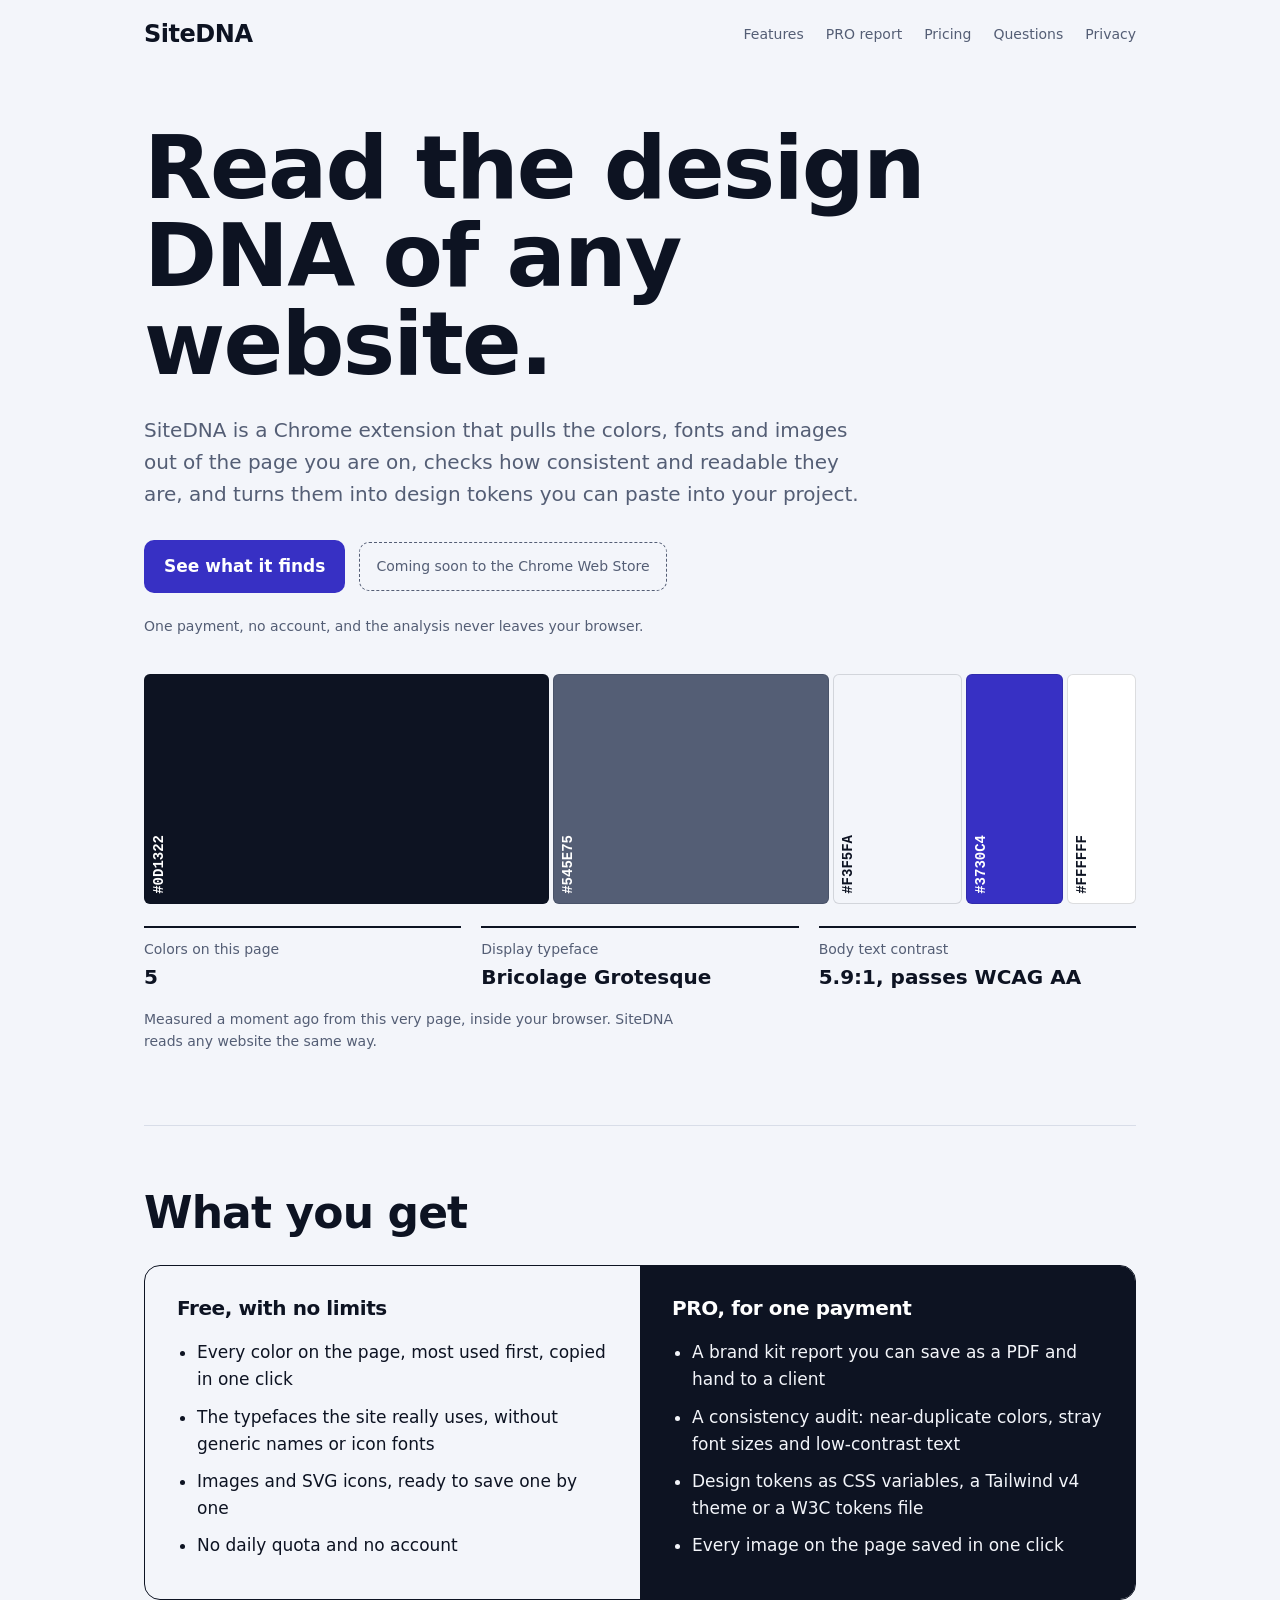
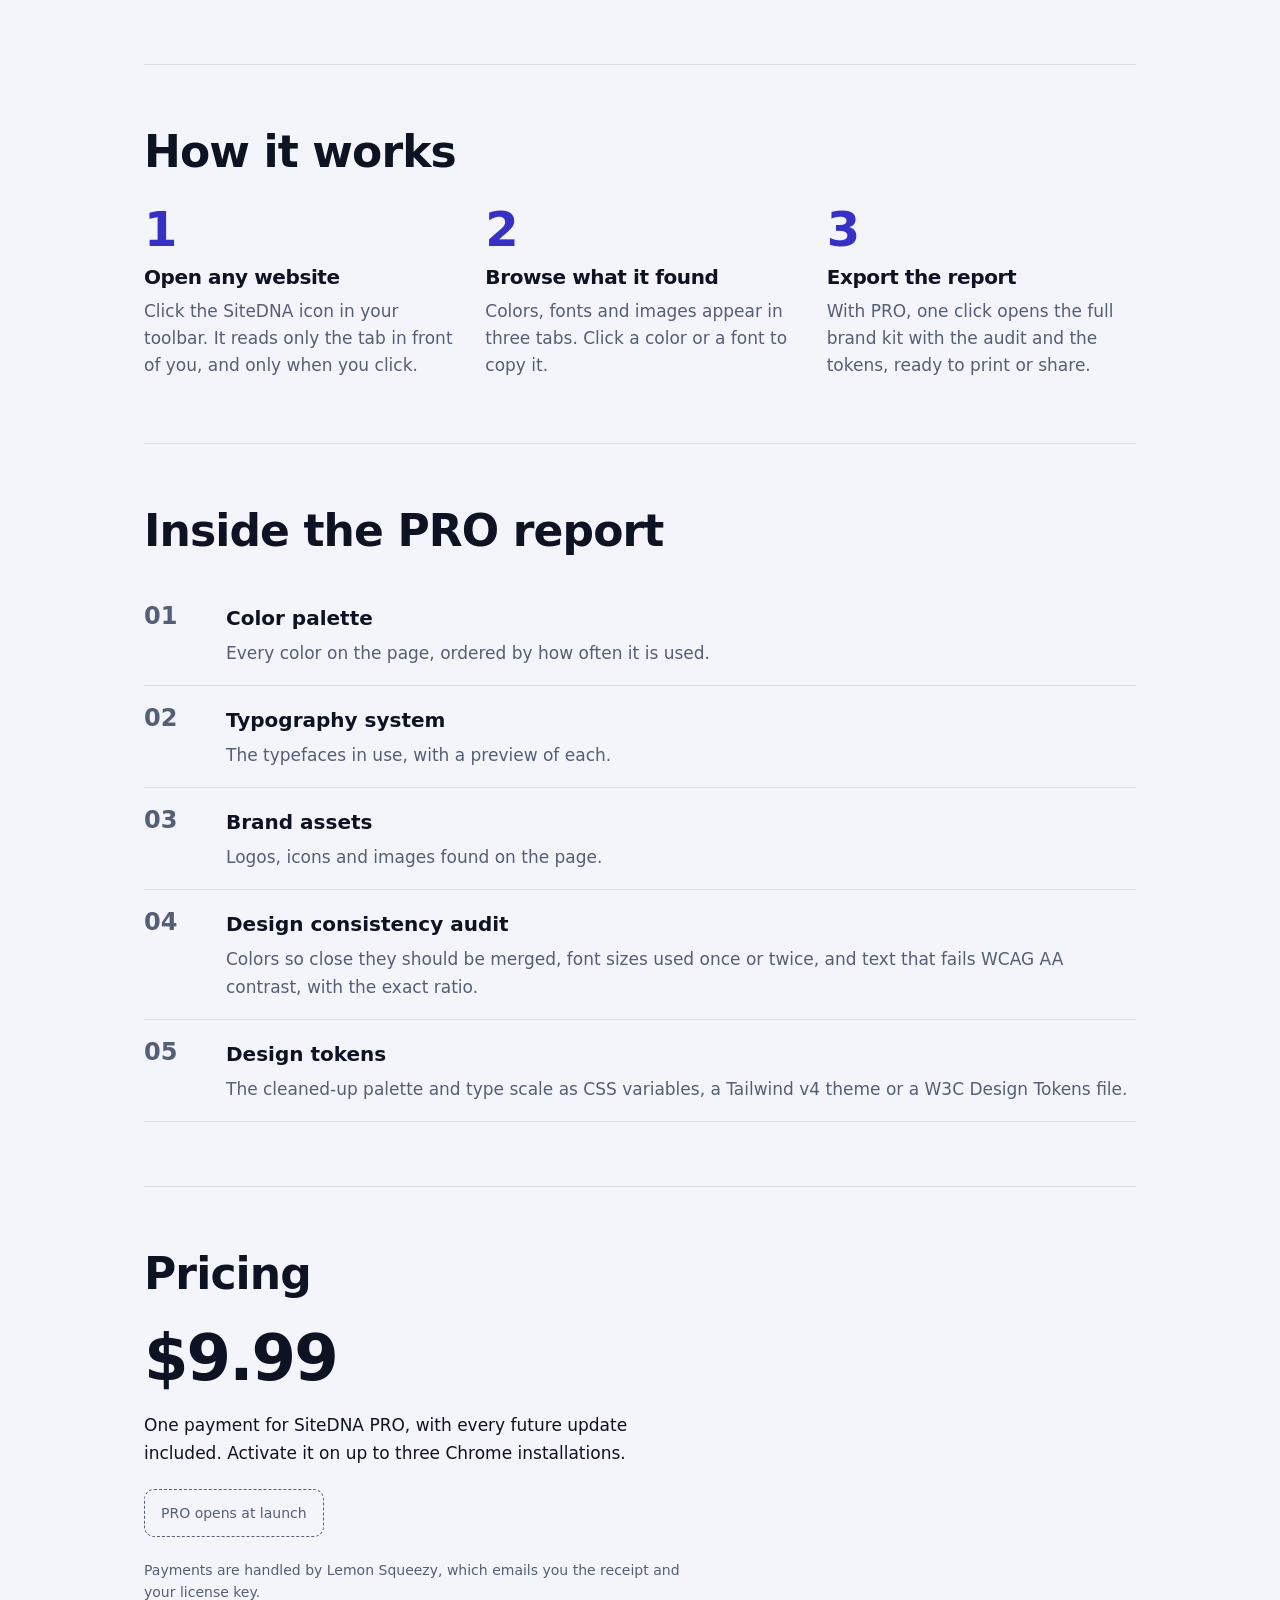
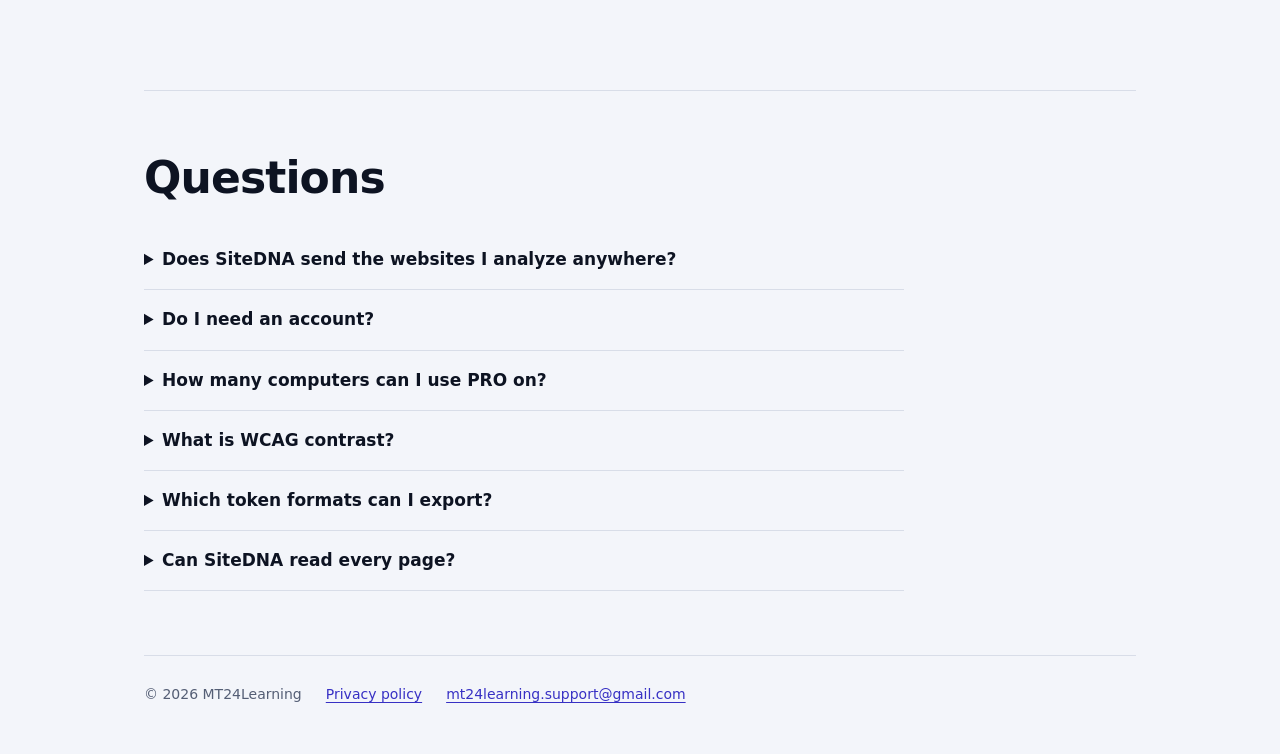
==== index.html @ 7e035fef "Add SiteDNA website and privacy policy" ====
<!doctype html>
<html lang="en">
<head>
  <meta charset="utf-8">
  <meta name="viewport" content="width=device-width, initial-scale=1">
  <title>SiteDNA: read the design DNA of any website</title>
  <meta name="description" content="Chrome extension that extracts a website's colors, fonts and images, audits design consistency and WCAG contrast, and exports design tokens. One-time license, no account.">
  <link rel="icon" href="icon.png">
  <link rel="stylesheet" href="style.css">
</head>
<body>
  <header class="top wrap">
    <a class="wordmark" href="./">SiteDNA</a>
    <nav aria-label="Main">
      <a href="#features">Features</a>
      <a href="#report">PRO report</a>
      <a href="#pricing">Pricing</a>
      <a href="#faq">Questions</a>
      <a href="privacy.html">Privacy</a>
    </nav>
  </header>

  <main>
    <section class="hero wrap">
      <h1>Read the design DNA of any website.</h1>
      <p class="lede">SiteDNA is a Chrome extension that pulls the colors, fonts and images out of the page you are on, checks how consistent and readable they are, and turns them into design tokens you can paste into your project.</p>
      <div class="actions">
        <a class="btn btn-primary" href="#features">See what it finds</a>
        <!-- At launch: replace this span with the Chrome Web Store link -->
        <span class="status">Coming soon to the Chrome Web Store</span>
      </div>
      <p class="promise">One payment, no account, and the analysis never leaves your browser.</p>
    </section>

    <section class="specimen wrap" aria-labelledby="specimen-title">
      <h2 id="specimen-title" class="sr-only">This page, measured</h2>
      <div id="dna" class="dna" role="img" aria-label="Colors measured from this page"></div>
      <dl class="readout">
        <div><dt>Colors on this page</dt><dd id="dnaCount">–</dd></div>
        <div><dt>Display typeface</dt><dd id="dnaFont">–</dd></div>
        <div><dt>Body text contrast</dt><dd id="dnaContrast">–</dd></div>
      </dl>
      <p class="caption">Measured a moment ago from this very page, inside your browser. SiteDNA reads any website the same way.</p>
      <noscript><p class="caption">Turn on JavaScript to watch this page measure itself.</p></noscript>
    </section>

    <section id="features" class="block wrap">
      <h2>What you get</h2>
      <div class="tiers">
        <div class="tier">
          <h3>Free, with no limits</h3>
          <ul>
            <li>Every color on the page, most used first, copied in one click</li>
            <li>The typefaces the site really uses, without generic names or icon fonts</li>
            <li>Images and SVG icons, ready to save one by one</li>
            <li>No daily quota and no account</li>
          </ul>
        </div>
        <div class="tier tier-pro">
          <h3>PRO, for one payment</h3>
          <ul>
            <li>A brand kit report you can save as a PDF and hand to a client</li>
            <li>A consistency audit: near-duplicate colors, stray font sizes and low-contrast text</li>
            <li>Design tokens as CSS variables, a Tailwind v4 theme or a W3C tokens file</li>
            <li>Every image on the page saved in one click</li>
          </ul>
        </div>
      </div>
    </section>

    <section id="how" class="block wrap">
      <h2>How it works</h2>
      <ol class="steps">
        <li>
          <h3>Open any website</h3>
          <p>Click the SiteDNA icon in your toolbar. It reads only the tab in front of you, and only when you click.</p>
        </li>
        <li>
          <h3>Browse what it found</h3>
          <p>Colors, fonts and images appear in three tabs. Click a color or a font to copy it.</p>
        </li>
        <li>
          <h3>Export the report</h3>
          <p>With PRO, one click opens the full brand kit with the audit and the tokens, ready to print or share.</p>
        </li>
      </ol>
    </section>

    <section id="report" class="block wrap">
      <h2>Inside the PRO report</h2>
      <ol class="report-index">
        <li><b>Color palette</b><span>Every color on the page, ordered by how often it is used.</span></li>
        <li><b>Typography system</b><span>The typefaces in use, with a preview of each.</span></li>
        <li><b>Brand assets</b><span>Logos, icons and images found on the page.</span></li>
        <li><b>Design consistency audit</b><span>Colors so close they should be merged, font sizes used once or twice, and text that fails WCAG AA contrast, with the exact ratio.</span></li>
        <li><b>Design tokens</b><span>The cleaned-up palette and type scale as CSS variables, a Tailwind v4 theme or a W3C Design Tokens file.</span></li>
      </ol>
    </section>

    <section id="pricing" class="block wrap">
      <h2>Pricing</h2>
      <div class="price">
        <p class="amount">$9.99</p>
        <p>One payment for SiteDNA PRO, with every future update included. Activate it on up to three Chrome installations.</p>
        <!-- At launch: replace this span with the Lemon Squeezy checkout link -->
        <span class="status">PRO opens at launch</span>
        <p class="fine" style="margin-top:22px">Payments are handled by Lemon Squeezy, which emails you the receipt and your license key.</p>
      </div>
    </section>

    <section id="faq" class="block wrap">
      <h2>Questions</h2>
      <details>
        <summary>Does SiteDNA send the websites I analyze anywhere?</summary>
        <p>No. Colors, fonts and images are read and processed inside your browser. The only thing SiteDNA sends anywhere is your license key, to Lemon Squeezy, when you activate PRO. The <a href="privacy.html">privacy policy</a> has the details.</p>
      </details>
      <details>
        <summary>Do I need an account?</summary>
        <p>No. The free features work as soon as you install. PRO needs only the license key from your receipt.</p>
      </details>
      <details>
        <summary>How many computers can I use PRO on?</summary>
        <p>Each license key activates on up to three Chrome installations.</p>
      </details>
      <details>
        <summary>What is WCAG contrast?</summary>
        <p>WCAG is the web's accessibility standard. Its AA level asks for a contrast ratio of at least 4.5:1 between normal text and its background, and 3:1 for large text. SiteDNA measures every text and background pair it can see and lists the pairs below that line.</p>
      </details>
      <details>
        <summary>Which token formats can I export?</summary>
        <p>CSS custom properties, a Tailwind CSS v4 <code>@theme</code> block, and a <code>.tokens.json</code> file in the W3C Design Tokens format (2025.10).</p>
      </details>
      <details>
        <summary>Can SiteDNA read every page?</summary>
        <p>It reads normal web pages. Chrome keeps its own pages, such as the new tab page, settings and the Chrome Web Store, closed to every extension.</p>
      </details>
    </section>
  </main>

  <footer class="foot wrap">
    <span>© 2026 MT24Learning</span>
    <a href="privacy.html">Privacy policy</a>
    <a href="mailto:mt24learning.support@gmail.com">mt24learning.support@gmail.com</a>
  </footer>

  <script src="dna.js"></script>
</body>
</html>
---- style.css ----
/* SiteDNA website — shared styles (index.html, privacy.html) */
@font-face {
  font-family: "Bricolage Grotesque";
  src: url("fonts/BricolageGrotesque-wght.woff2") format("woff2");
  font-weight: 200 800;
  font-display: swap;
}

:root {
  /* Type scale (px): 14 · 17 · 20 · 24 · 44 · 48 · 64 · 88 */
  --paper: #F3F5FA;
  --ink: #0D1322;
  --muted: #545E75;
  --indigo: #3730C4;
  --line: #D8DDE8;
  --pass: #0B6E44;
  --white: #FFFFFF;
  --display: "Bricolage Grotesque", system-ui, sans-serif;
  --text: system-ui, -apple-system, "Segoe UI", Roboto, "Helvetica Neue", Arial, sans-serif;
  --mono: ui-monospace, "SFMono-Regular", Consolas, monospace;
  color-scheme: light;
}

* { box-sizing: border-box; }
html { scroll-behavior: smooth; }
body {
  margin: 0;
  background: var(--paper);
  color: var(--ink);
  font: 17px/1.6 var(--text);
  -webkit-font-smoothing: antialiased;
}
a { color: var(--indigo); text-underline-offset: 3px; }
code { font: 14px var(--mono); }
a:focus-visible, summary:focus-visible { outline: 3px solid var(--indigo); outline-offset: 3px; border-radius: 4px; }

.wrap { max-width: 1040px; margin: 0 auto; padding: 0 24px; }
.sr-only { position: absolute; width: 1px; height: 1px; overflow: hidden; clip: rect(0 0 0 0); white-space: nowrap; }

/* Header */
.top { display: flex; justify-content: space-between; align-items: center; gap: 16px; padding-top: 22px; padding-bottom: 22px; }
.wordmark { font: 750 24px/1 var(--display); color: var(--ink); text-decoration: none; letter-spacing: -0.02em; }
.top nav { display: flex; flex-wrap: wrap; gap: 6px 22px; }
.top nav a { color: var(--muted); text-decoration: none; font-size: 14px; }
.top nav a:hover { color: var(--ink); }

/* Headings */
h1, h2, h3 { font-family: var(--display); letter-spacing: -0.02em; margin: 0; }
h1 { font-size: clamp(44px, 7vw, 88px); font-weight: 760; line-height: 1.0; max-width: 13ch; }
h2 { font-size: clamp(32px, 4vw, 44px); font-weight: 700; line-height: 1.1; margin-bottom: 28px; }
h3 { font-size: 20px; font-weight: 650; line-height: 1.25; }

/* Hero */
.hero { padding-top: 56px; padding-bottom: 36px; }
.lede { font-size: 20px; color: var(--muted); max-width: 58ch; margin: 26px 0 30px; }
.actions { display: flex; flex-wrap: wrap; align-items: center; gap: 14px; }
.btn { display: inline-block; padding: 13px 20px; border-radius: 10px; font-weight: 650; font-size: 17px; text-decoration: none; }
.btn-primary { background: var(--indigo); color: var(--white); }
.btn-primary:hover { background: #2B25A6; }
.status { display: inline-block; padding: 12px 16px; border: 1px dashed var(--muted); border-radius: 10px; color: var(--muted); font-size: 14px; }
.promise { margin: 22px 0 0; font-size: 14px; color: var(--muted); }

/* Live specimen: this page measured by its own script */
.specimen { padding-bottom: 72px; }
.dna { display: flex; gap: 4px; height: 230px; align-items: stretch; }
.bar {
  flex: 1 1 0; min-width: 26px; border-radius: 6px; position: relative;
  box-shadow: inset 0 0 0 1px rgba(13, 19, 34, 0.14);
  transform-origin: bottom; animation: grow 700ms cubic-bezier(.2, .7, .2, 1) both;
  animation-delay: calc(var(--i) * 70ms);
}
.bar span {
  position: absolute; left: 8px; bottom: 10px; writing-mode: vertical-rl; transform: rotate(180deg);
  font: 600 14px/1 var(--mono);
}
@keyframes grow { from { transform: scaleY(0.04); } to { transform: scaleY(1); } }
.readout { display: grid; grid-template-columns: repeat(3, 1fr); gap: 20px; margin: 22px 0 0; }
.readout div { border-top: 2px solid var(--ink); padding-top: 10px; }
.readout dt { font-size: 14px; color: var(--muted); }
.readout dd { margin: 4px 0 0; font: 650 20px/1.3 var(--display); }
.caption { font-size: 14px; color: var(--muted); margin: 18px 0 0; max-width: 62ch; }

/* Sections */
/* hairline drawn inside the side padding, so it lines up with the content */
.block { padding-top: 64px; padding-bottom: 64px; background: linear-gradient(var(--line), var(--line)) top center / calc(100% - 48px) 1px no-repeat; }

/* Free vs PRO */
.tiers { display: grid; grid-template-columns: 1fr 1fr; gap: 0; border: 1px solid var(--ink); border-radius: 16px; overflow: hidden; }
.tier { padding: 30px 32px; }
.tier ul { margin: 18px 0 0; padding-left: 20px; }
.tier li { margin-bottom: 10px; }
.tier-pro { background: var(--ink); color: var(--paper); }
.tier-pro h3 { color: var(--white); }

/* Steps: a real sequence, so numbered */
.steps { list-style: none; counter-reset: step; margin: 0; padding: 0; display: grid; grid-template-columns: repeat(3, 1fr); gap: 32px; }
.steps li { counter-increment: step; }
.steps li::before { content: counter(step); display: block; font: 760 48px/1 var(--display); color: var(--indigo); margin-bottom: 12px; }
.steps p { color: var(--muted); margin: 8px 0 0; }

/* Report index: uses the report's own section numbers */
.report-index { list-style: none; counter-reset: sec; margin: 0; padding: 0; }
.report-index li { counter-increment: sec; display: grid; grid-template-columns: 64px 1fr; gap: 6px 18px; padding: 18px 0; border-bottom: 1px solid var(--line); }
.report-index li::before { content: counter(sec, decimal-leading-zero); grid-row: span 2; font: 700 24px/1.2 var(--display); color: var(--muted); }
.report-index b { font-family: var(--display); font-size: 20px; font-weight: 650; }
.report-index span { color: var(--muted); }

/* Pricing */
.price { max-width: 560px; }
.amount { font: 760 64px/1 var(--display); margin: 0 0 14px; letter-spacing: -0.03em; }
.price p { margin: 0 0 22px; }
.fine { font-size: 14px; color: var(--muted); }

/* FAQ */
details { border-bottom: 1px solid var(--line); padding: 16px 0; max-width: 760px; }
summary { cursor: pointer; font-weight: 650; font-size: 17px; }
details p { color: var(--muted); margin: 10px 0 0; }

/* Footer */
.foot { background: linear-gradient(var(--line), var(--line)) top center / calc(100% - 48px) 1px no-repeat; padding-top: 28px; padding-bottom: 48px; display: flex; flex-wrap: wrap; gap: 8px 24px; font-size: 14px; color: var(--muted); }

/* Long-form pages (privacy) */
.doc { padding-top: 40px; padding-bottom: 72px; }
.doc > * { max-width: 720px; }
.doc h1 { font-size: clamp(44px, 5vw, 64px); max-width: none; }
.doc h2 { font-size: 24px; margin: 40px 0 10px; }
.doc .updated { color: var(--muted); margin: 14px 0 28px; }
.doc table { border-collapse: collapse; width: 100%; font-size: 14px; }
.doc th, .doc td { text-align: left; vertical-align: top; padding: 10px 12px 10px 0; border-bottom: 1px solid var(--line); }

@media (max-width: 760px) {
  .tiers, .steps, .readout { grid-template-columns: 1fr; }
  .dna { height: 170px; gap: 3px; }
  .bar { min-width: 0; }
  .bar span { display: none; }
}
@media (prefers-reduced-motion: reduce) {
  html { scroll-behavior: auto; }
  .bar { animation: none; }
}
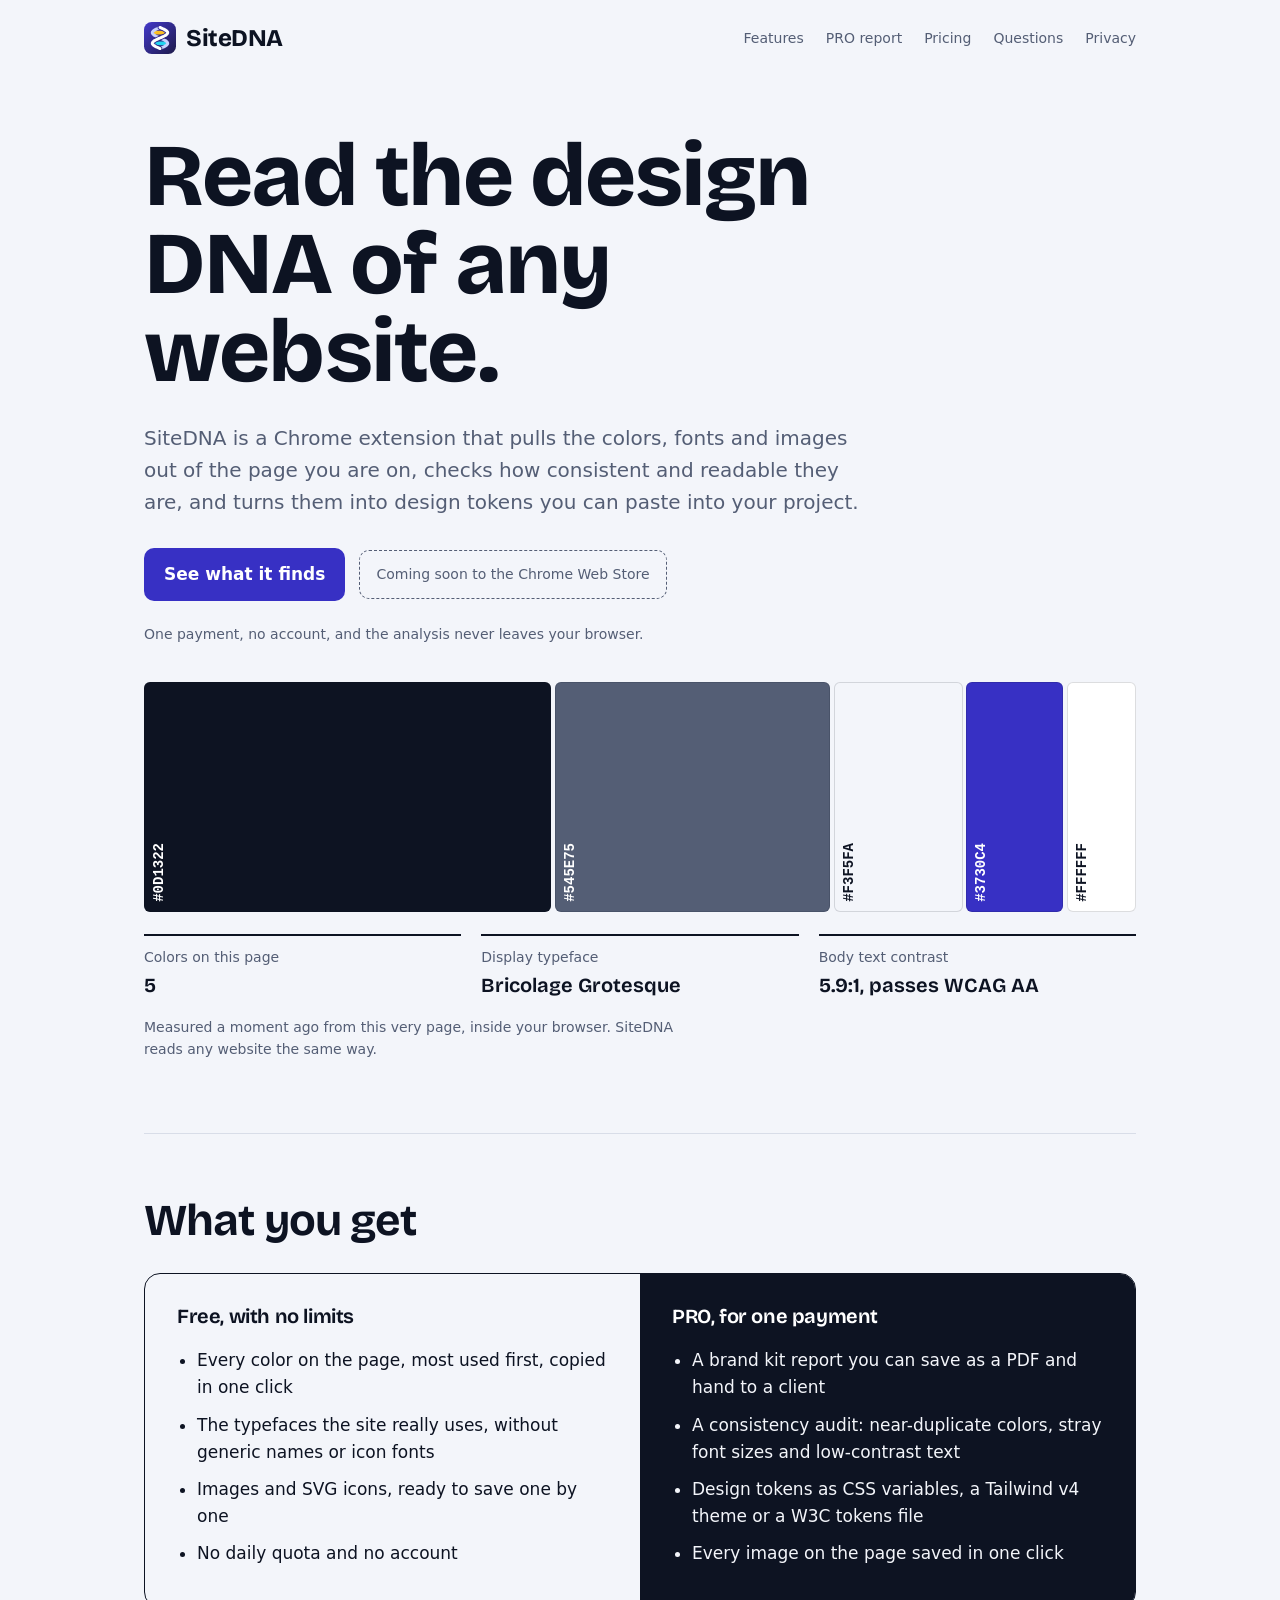
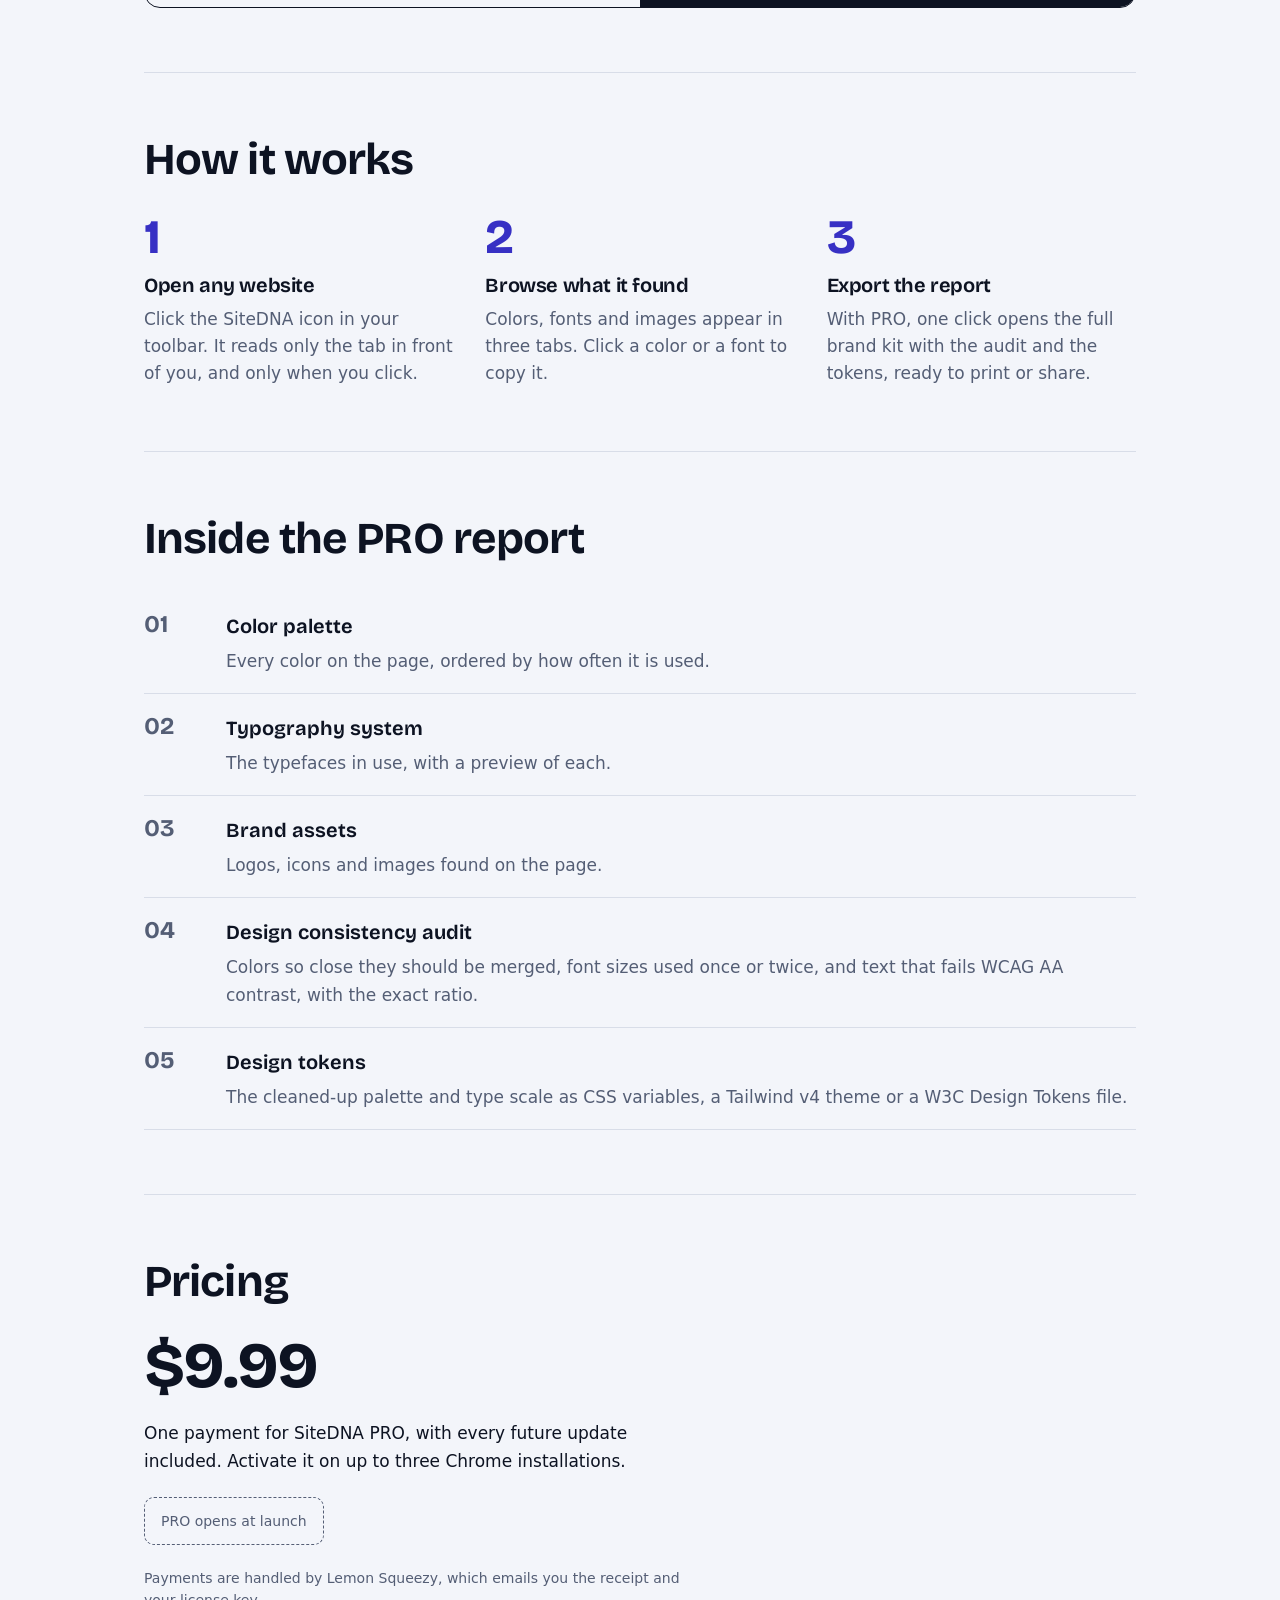
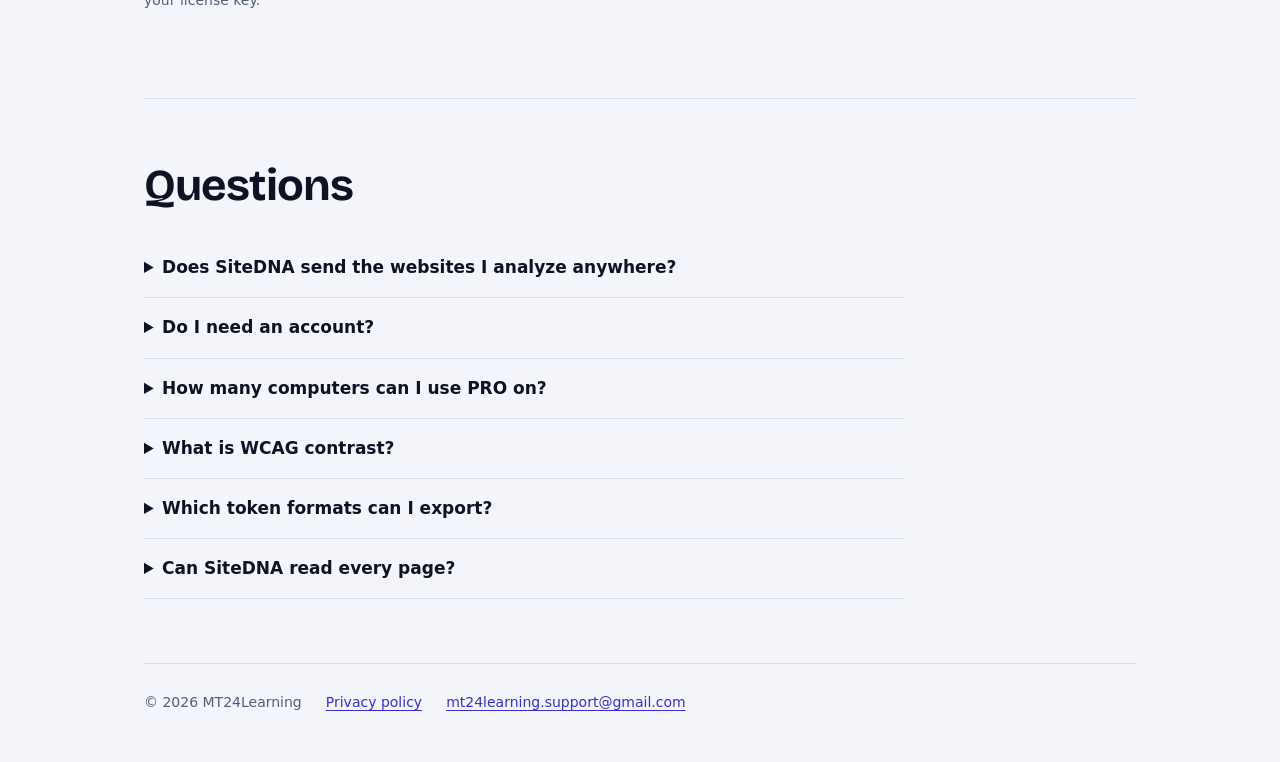
==== commit da39143b: "Add SiteDNA logo to website and README" ====
--- a/index.html
+++ b/index.html
@@ -10,7 +10,7 @@
 </head>
 <body>
   <header class="top wrap">
-    <a class="wordmark" href="./">SiteDNA</a>
+    <a class="wordmark" href="./"><img src="logo.svg" width="32" height="32" alt="">SiteDNA</a>
     <nav aria-label="Main">
       <a href="#features">Features</a>
       <a href="#report">PRO report</a>
--- a/style.css
+++ b/style.css
@@ -39,7 +39,7 @@
 
 /* Header */
 .top { display: flex; justify-content: space-between; align-items: center; gap: 16px; padding-top: 22px; padding-bottom: 22px; }
-.wordmark { font: 750 24px/1 var(--display); color: var(--ink); text-decoration: none; letter-spacing: -0.02em; }
+.wordmark { display: inline-flex; align-items: center; gap: 10px; font: 750 24px/1 var(--display); color: var(--ink); text-decoration: none; letter-spacing: -0.02em; }
 .top nav { display: flex; flex-wrap: wrap; gap: 6px 22px; }
 .top nav a { color: var(--muted); text-decoration: none; font-size: 14px; }
 .top nav a:hover { color: var(--ink); }
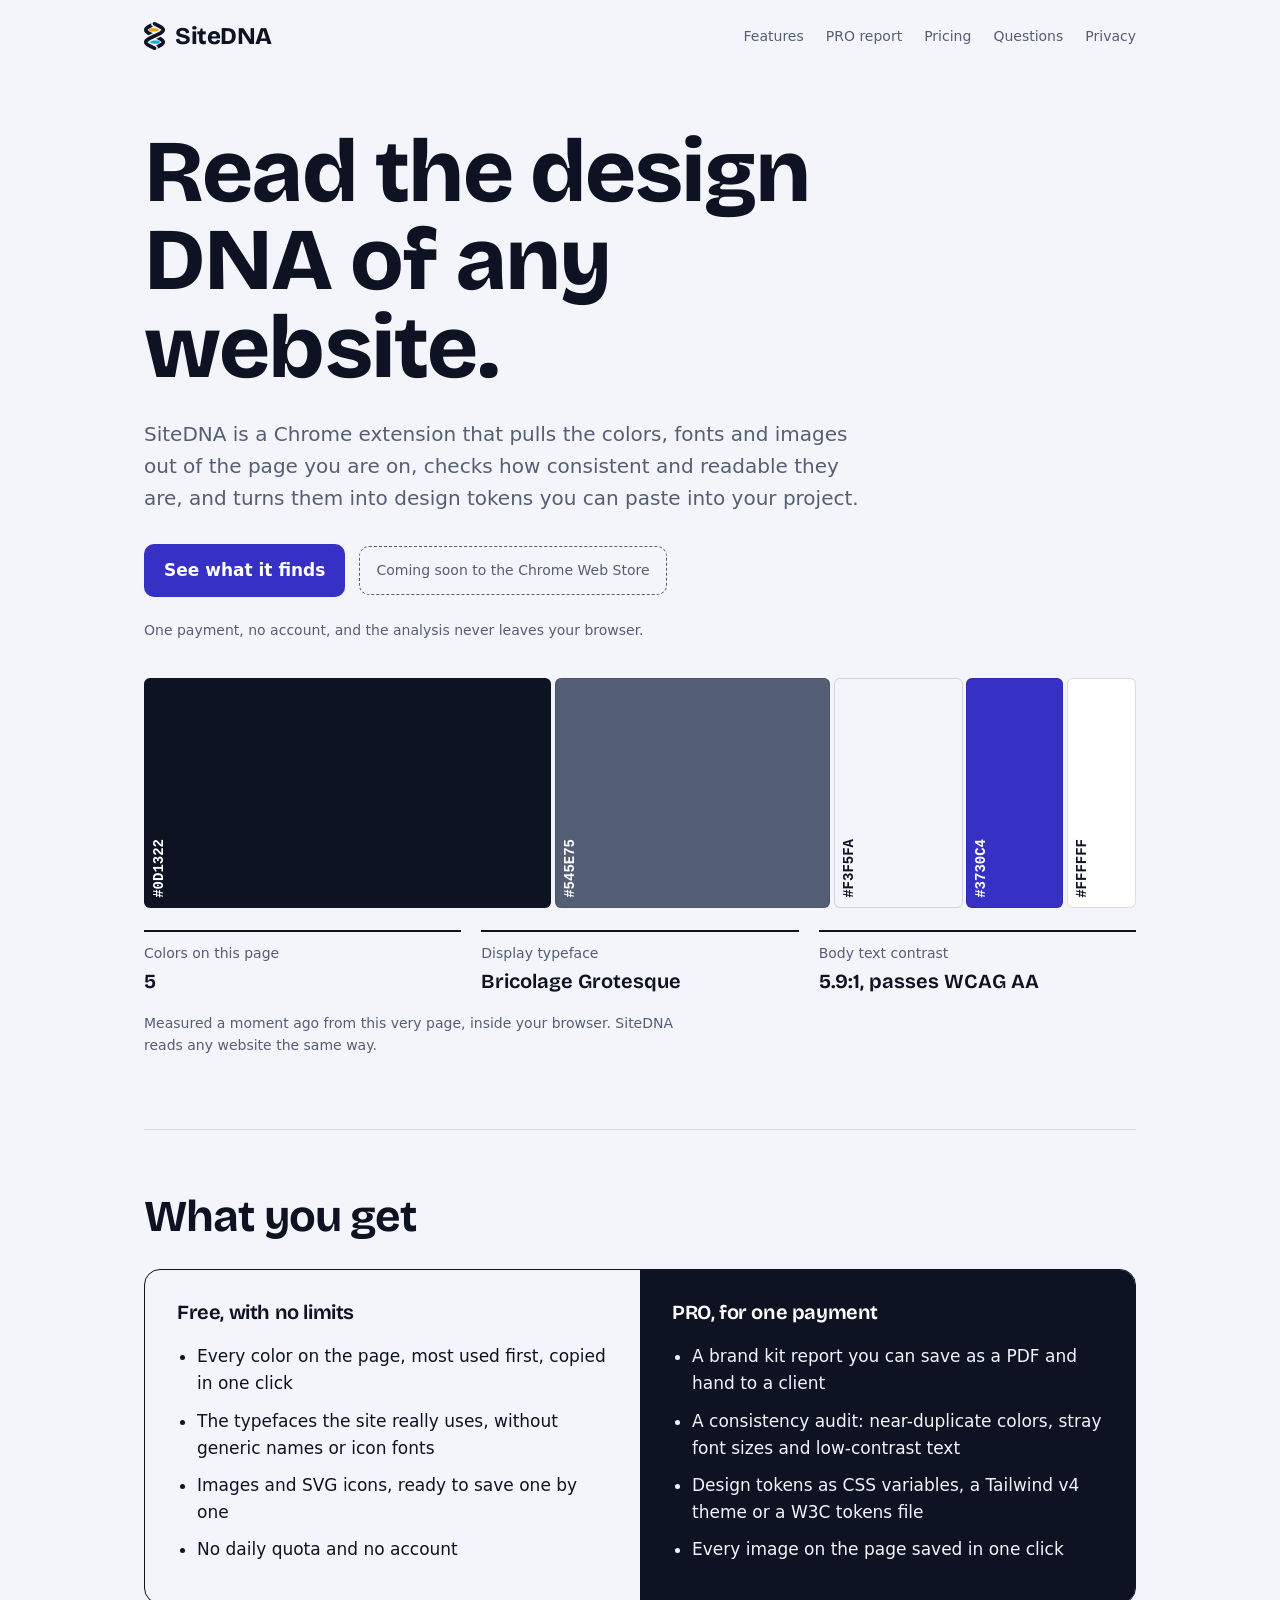
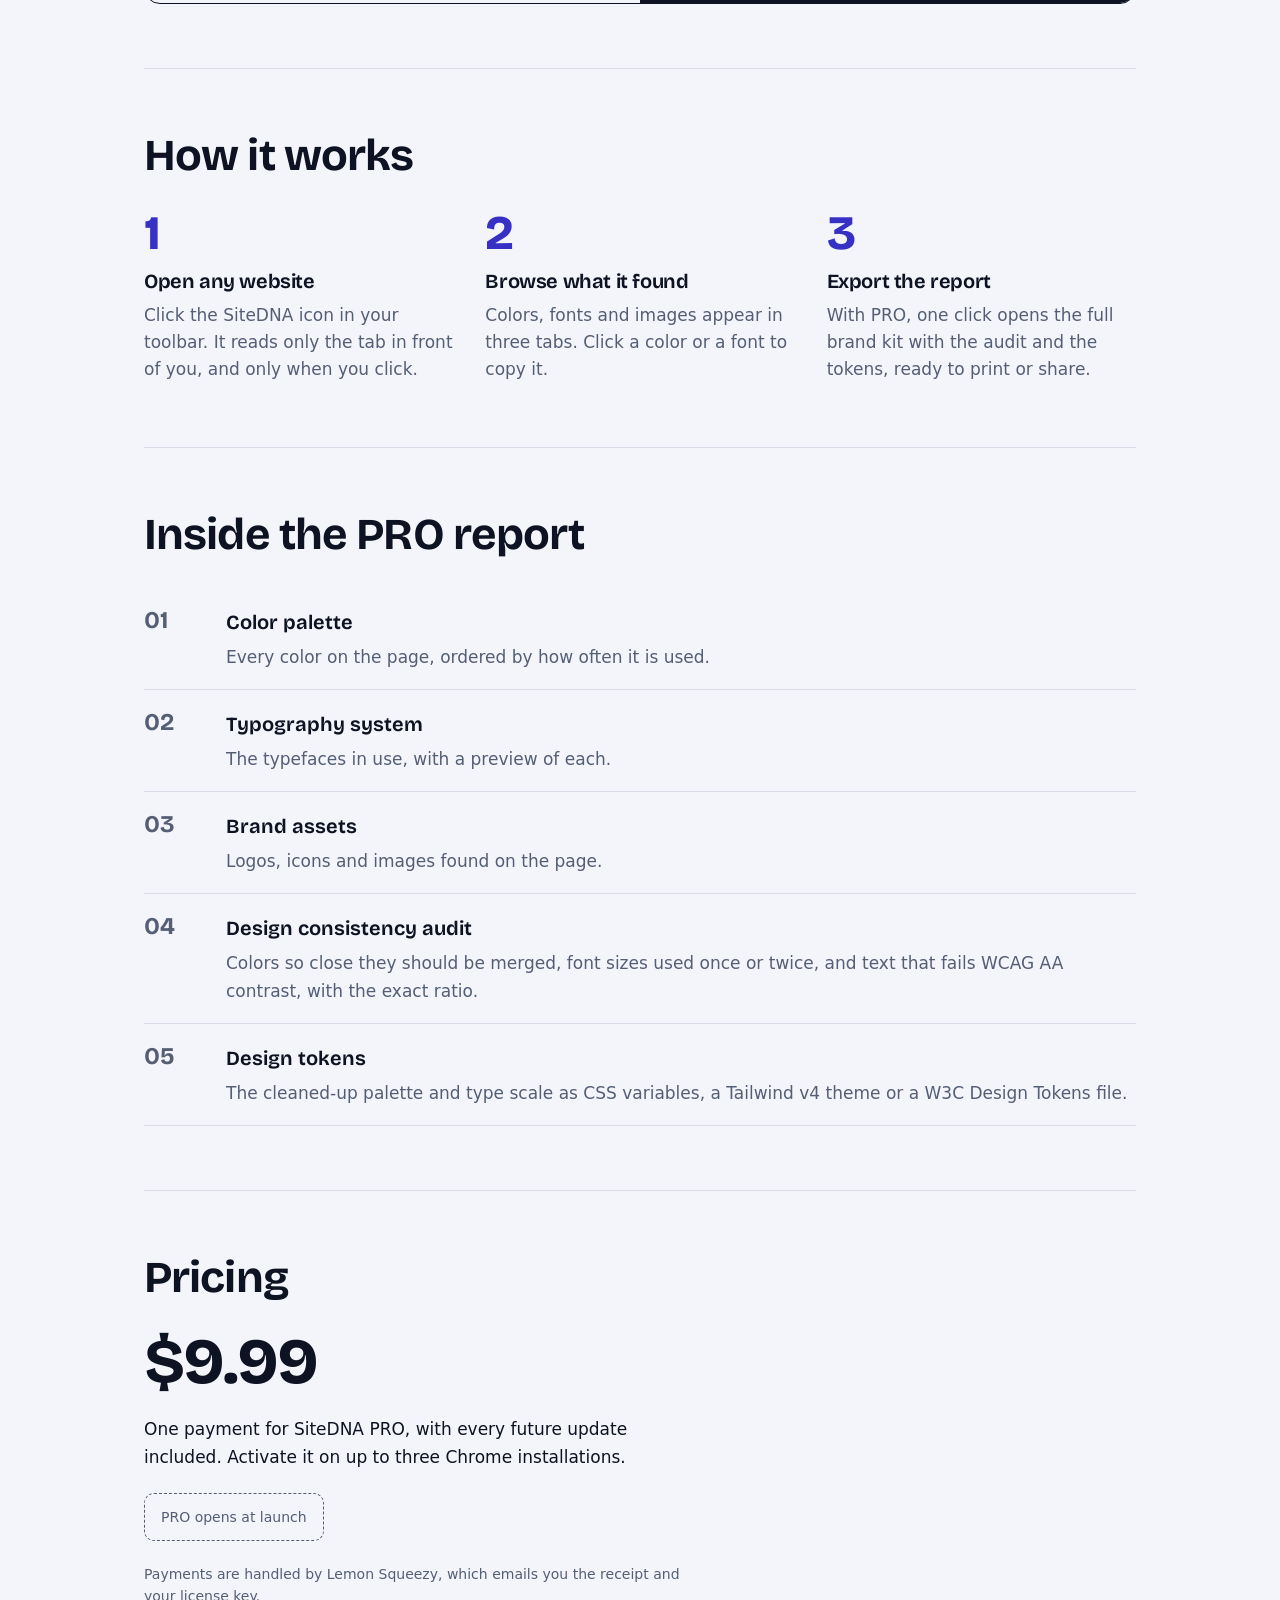
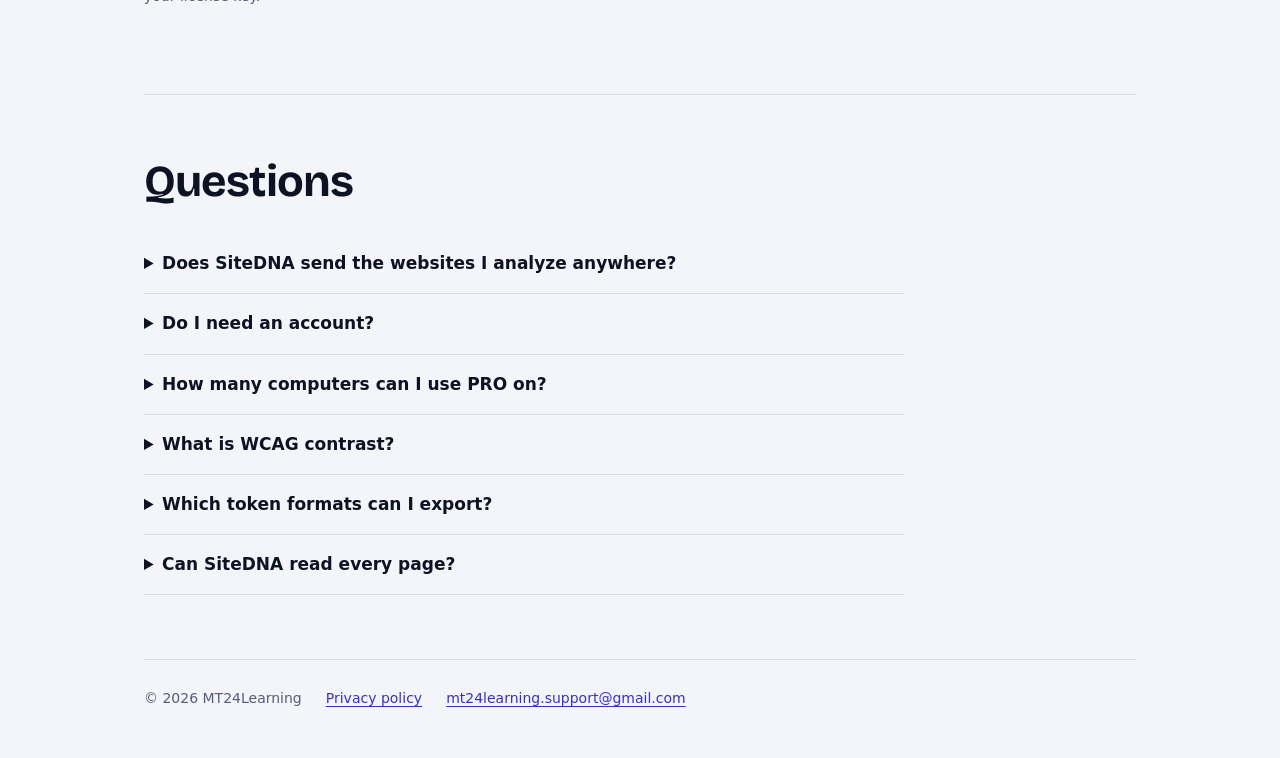
==== commit 3de653b6: "Use flat SiteDNA mark in website header" ====
--- a/index.html
+++ b/index.html
@@ -10,7 +10,7 @@
 </head>
 <body>
   <header class="top wrap">
-    <a class="wordmark" href="./"><img src="logo.svg" width="32" height="32" alt="">SiteDNA</a>
+    <a class="wordmark" href="./"><img src="mark.svg" width="21" height="28" alt="">SiteDNA</a>
     <nav aria-label="Main">
       <a href="#features">Features</a>
       <a href="#report">PRO report</a>
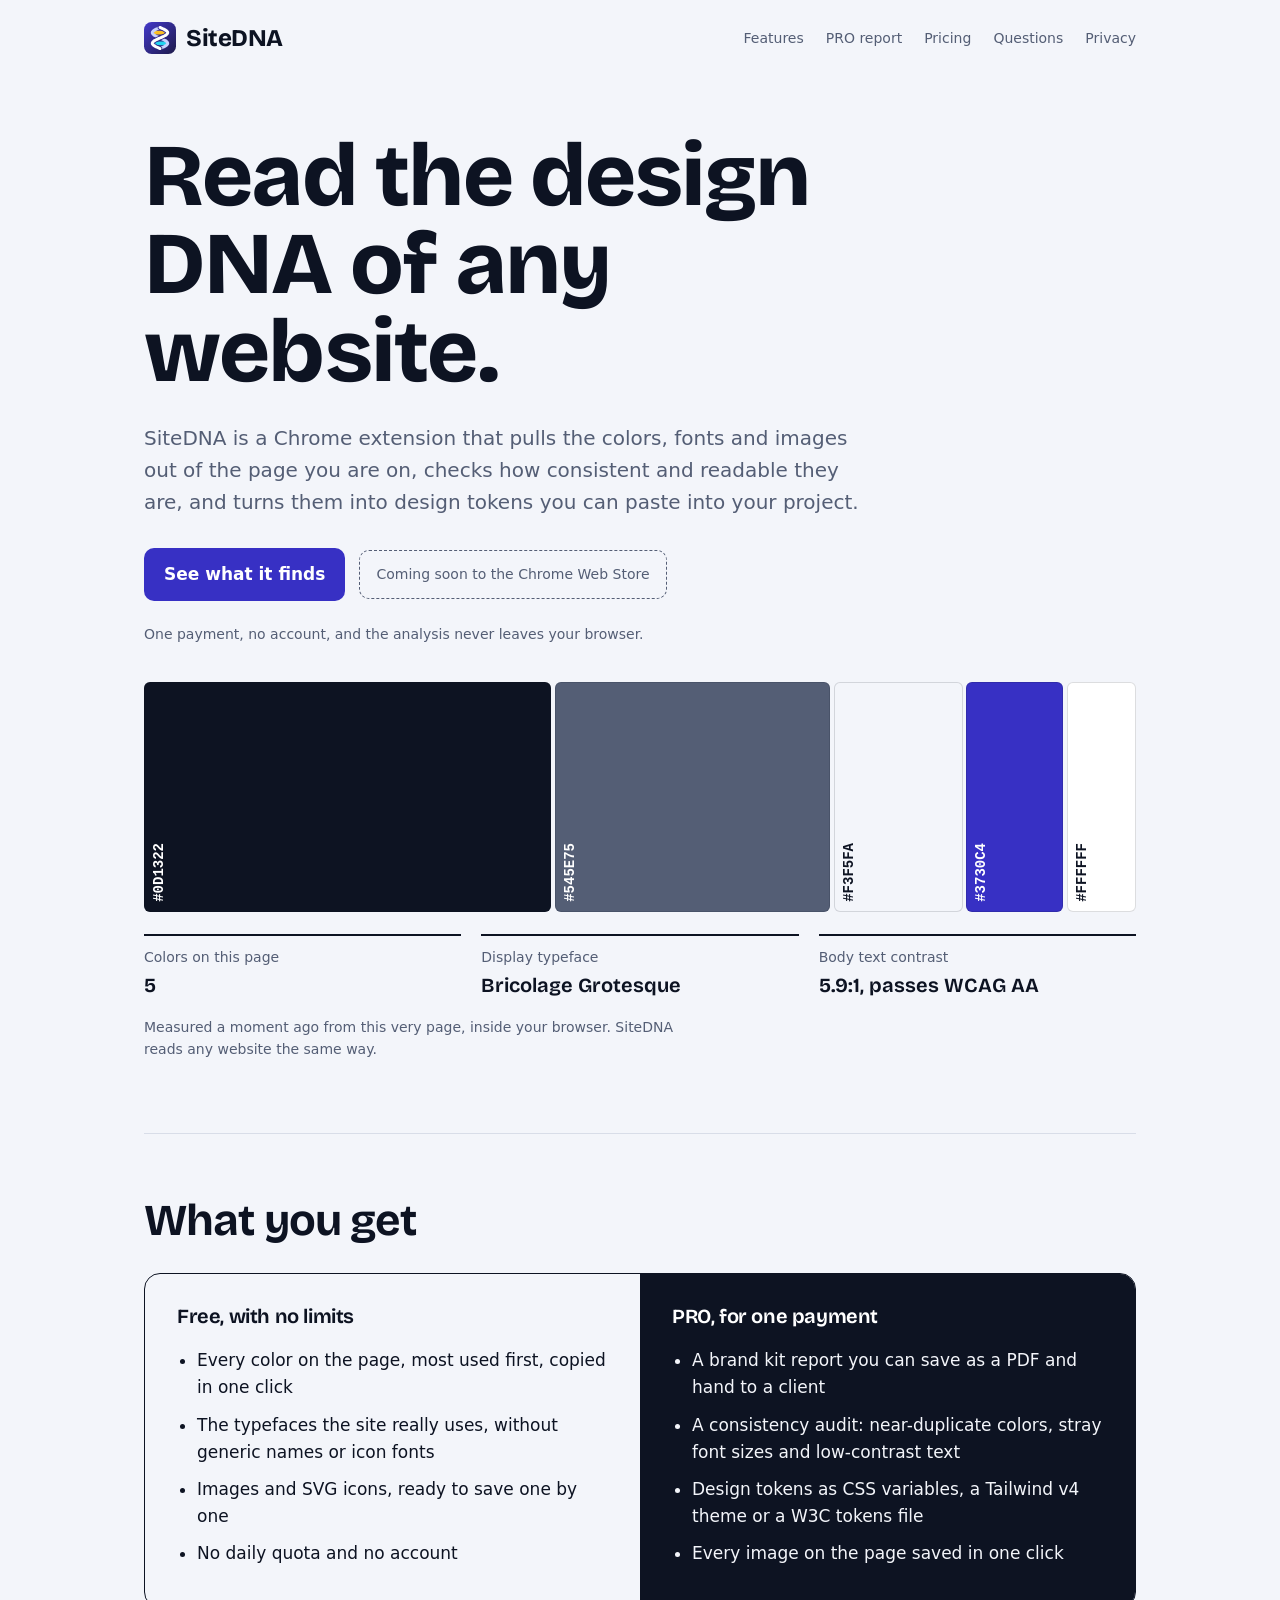
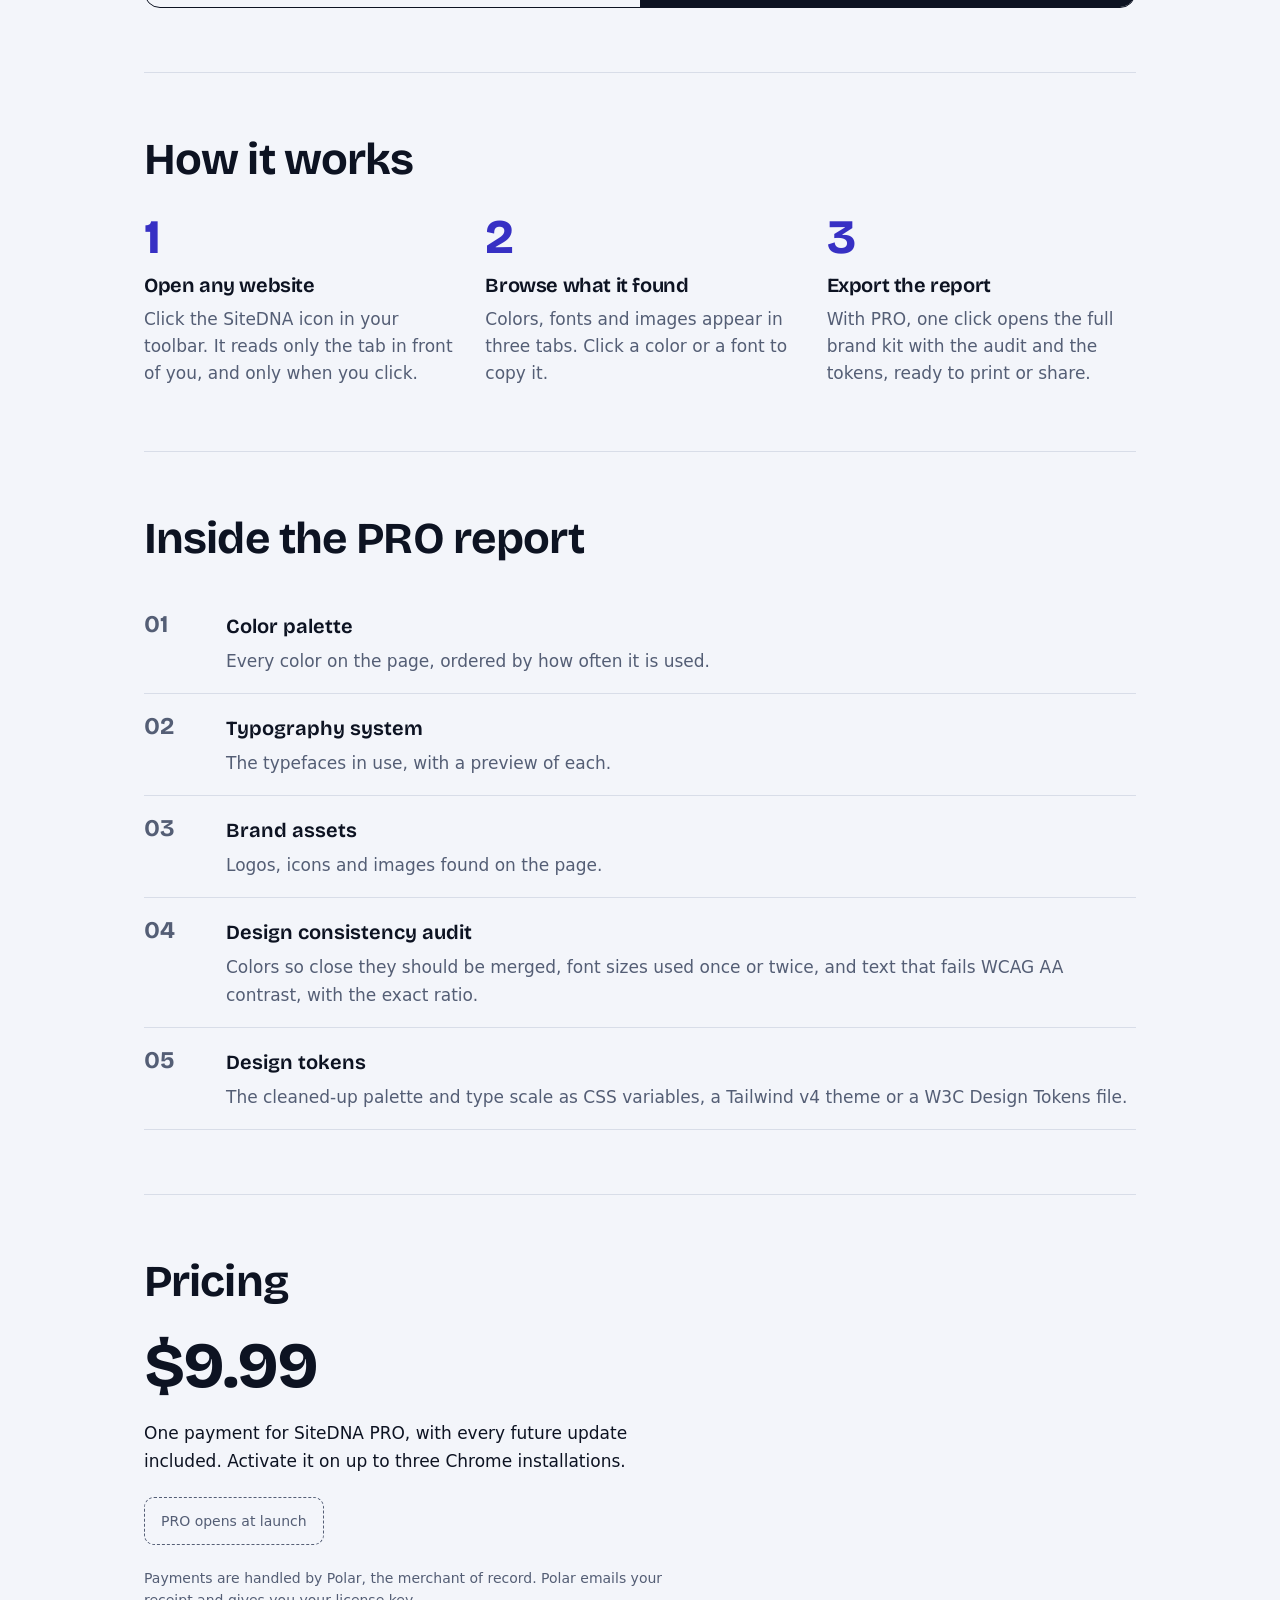
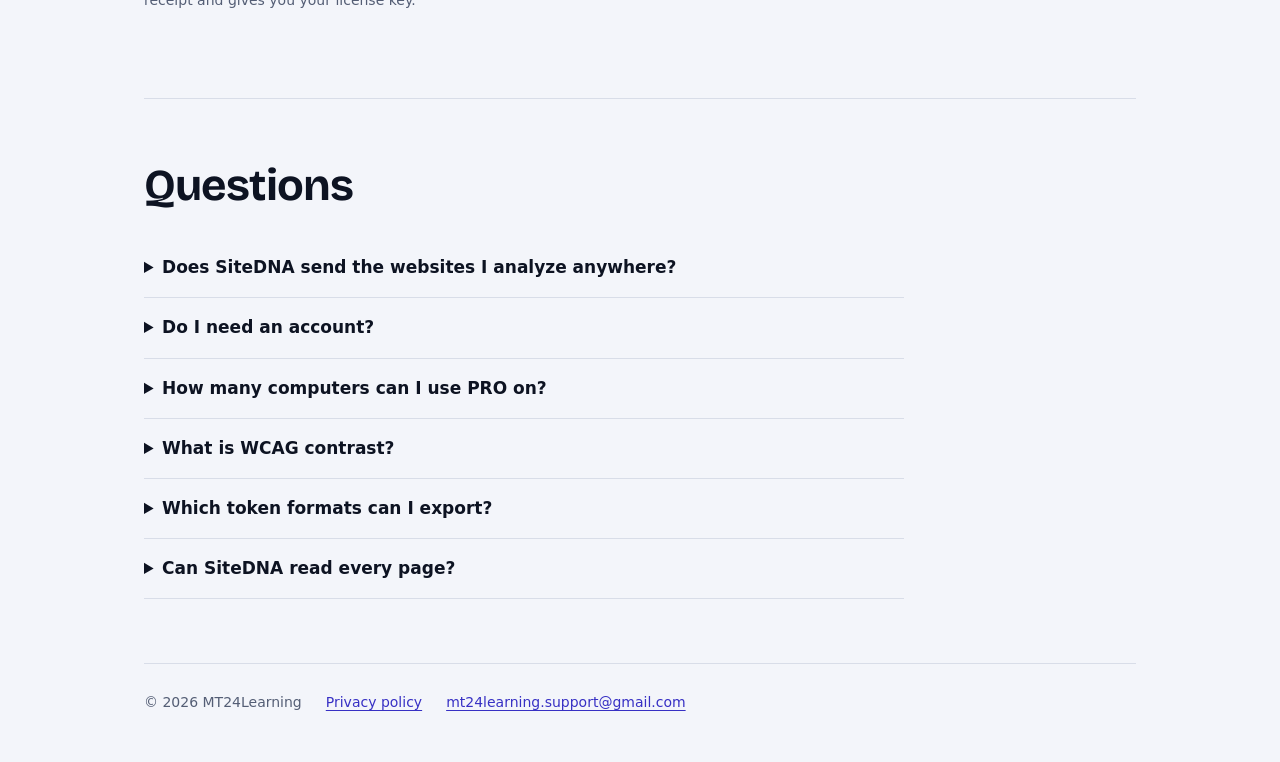
==== commit ea4e7e34: "Switch payment provider to Polar" ====
--- a/index.html
+++ b/index.html
@@ -10,7 +10,7 @@
 </head>
 <body>
   <header class="top wrap">
-    <a class="wordmark" href="./"><img src="mark.svg" width="21" height="28" alt="">SiteDNA</a>
+    <a class="wordmark" href="./"><img src="logo.svg" width="32" height="32" alt="">SiteDNA</a>
     <nav aria-label="Main">
       <a href="#features">Features</a>
       <a href="#report">PRO report</a>
@@ -102,9 +102,9 @@
       <div class="price">
         <p class="amount">$9.99</p>
         <p>One payment for SiteDNA PRO, with every future update included. Activate it on up to three Chrome installations.</p>
-        <!-- At launch: replace this span with the Lemon Squeezy checkout link -->
+        <!-- At launch: replace this span with the Polar checkout link -->
         <span class="status">PRO opens at launch</span>
-        <p class="fine" style="margin-top:22px">Payments are handled by Lemon Squeezy, which emails you the receipt and your license key.</p>
+        <p class="fine" style="margin-top:22px">Payments are handled by Polar, the merchant of record. Polar emails your receipt and gives you your license key.</p>
       </div>
     </section>
 
@@ -112,11 +112,11 @@
       <h2>Questions</h2>
       <details>
         <summary>Does SiteDNA send the websites I analyze anywhere?</summary>
-        <p>No. Colors, fonts and images are read and processed inside your browser. The only thing SiteDNA sends anywhere is your license key, to Lemon Squeezy, when you activate PRO. The <a href="privacy.html">privacy policy</a> has the details.</p>
+        <p>No. Colors, fonts and images are read and processed inside your browser. The only thing SiteDNA sends anywhere is your license key, to Polar, when you activate PRO. The <a href="privacy.html">privacy policy</a> has the details.</p>
       </details>
       <details>
         <summary>Do I need an account?</summary>
-        <p>No. The free features work as soon as you install. PRO needs only the license key from your receipt.</p>
+        <p>No. The free features work as soon as you install. PRO needs only the license key you receive when you buy.</p>
       </details>
       <details>
         <summary>How many computers can I use PRO on?</summary>
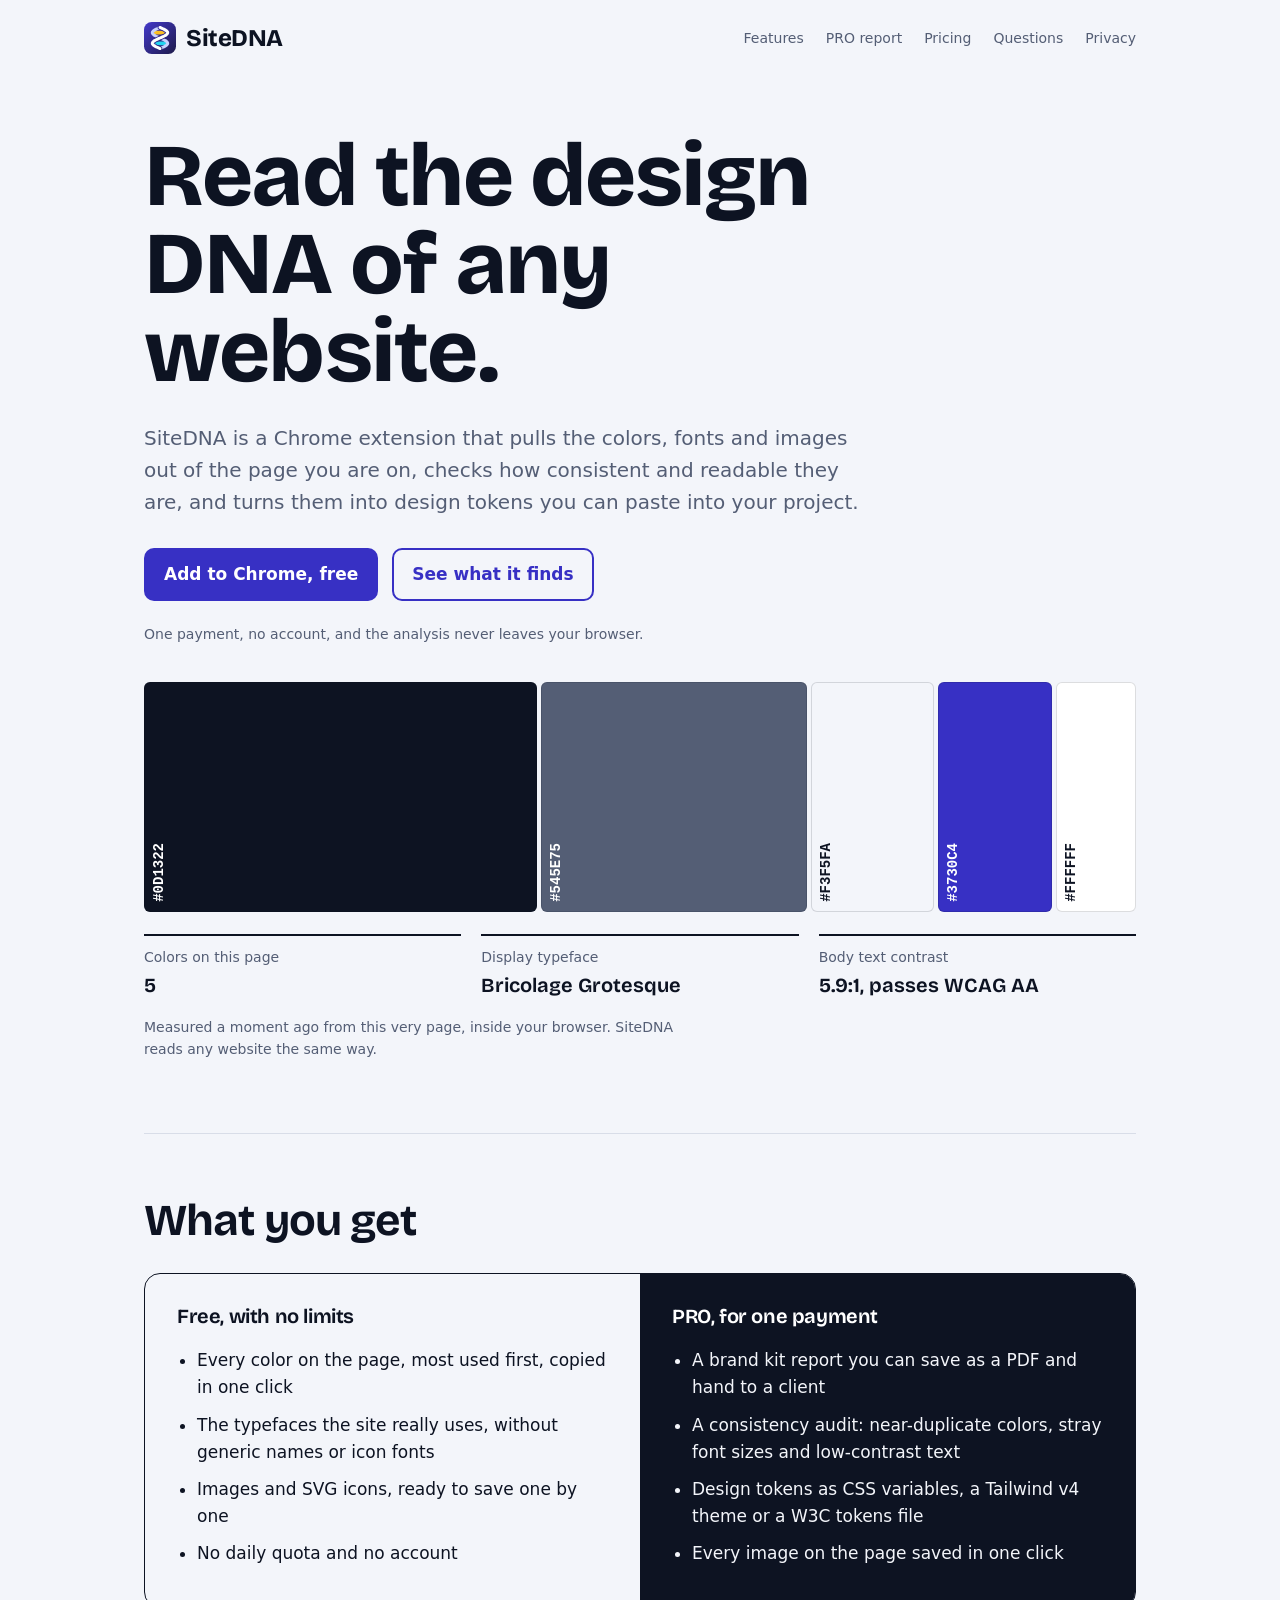
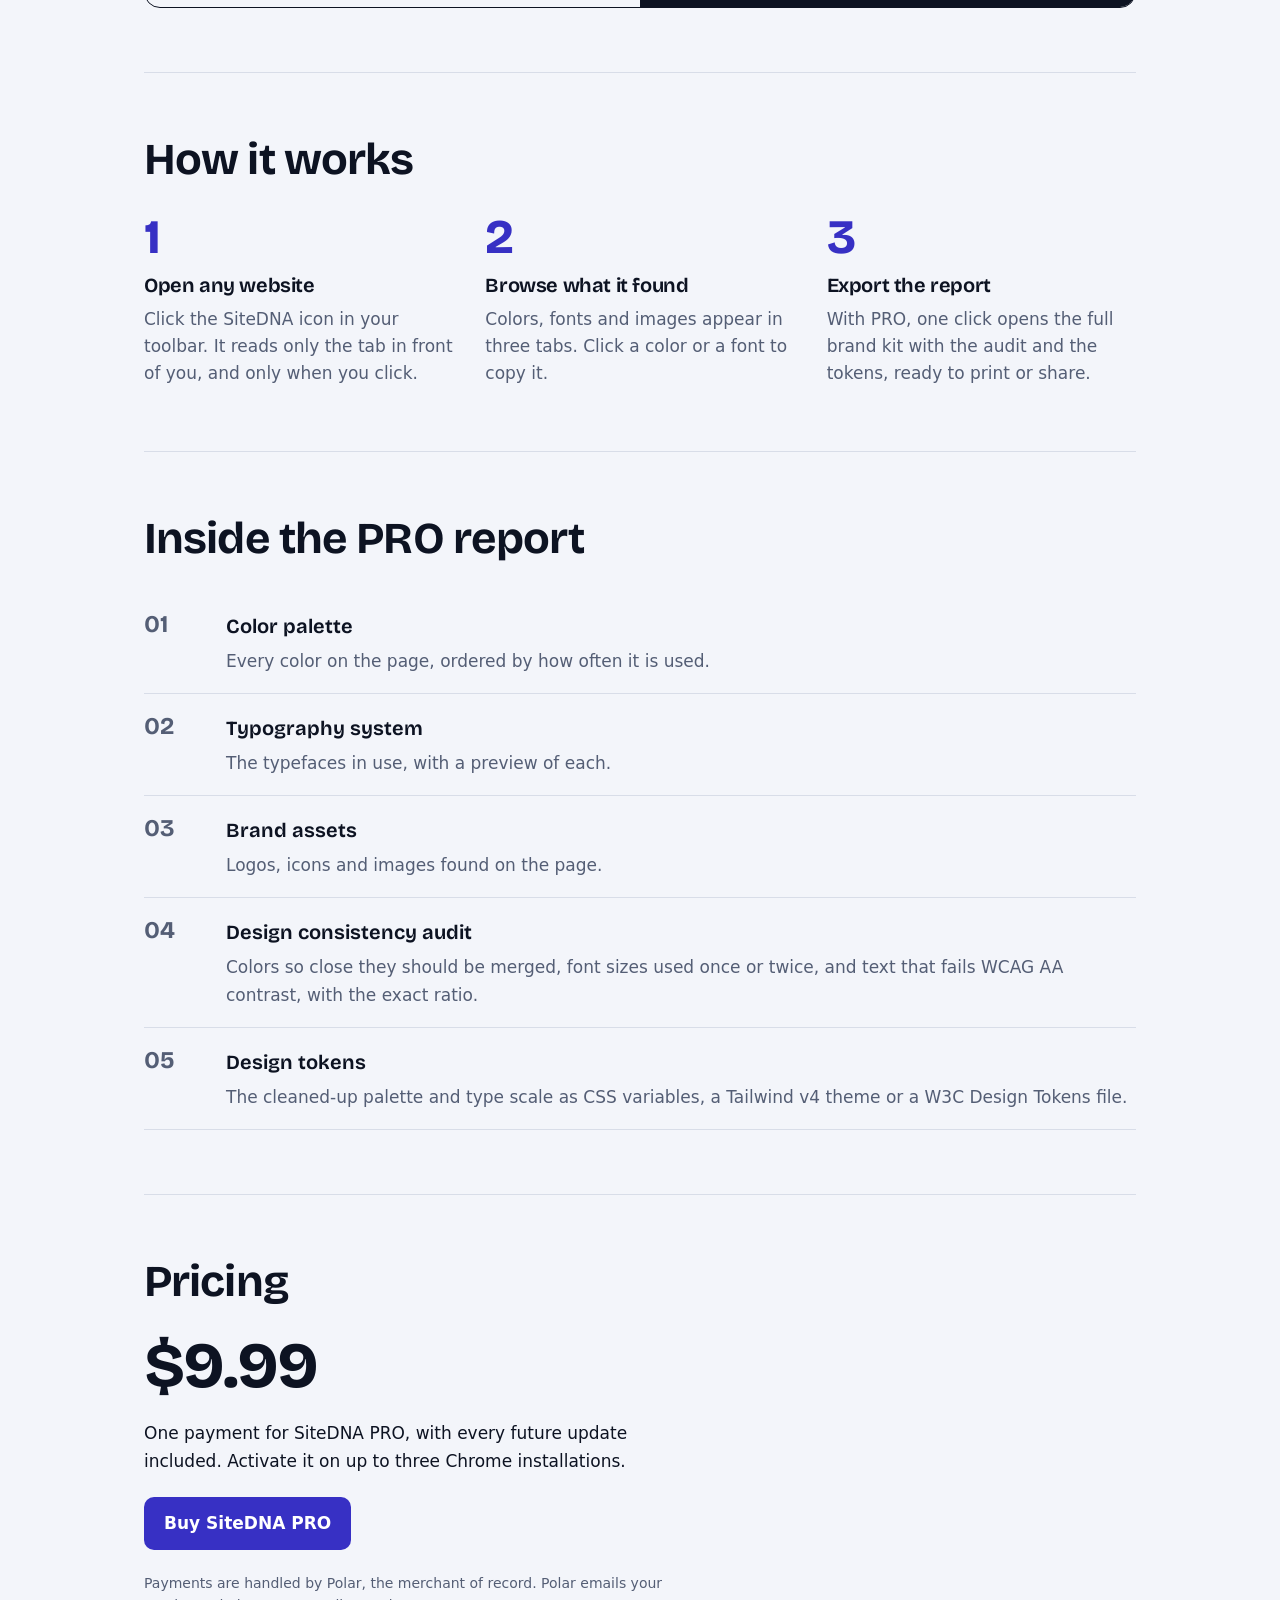
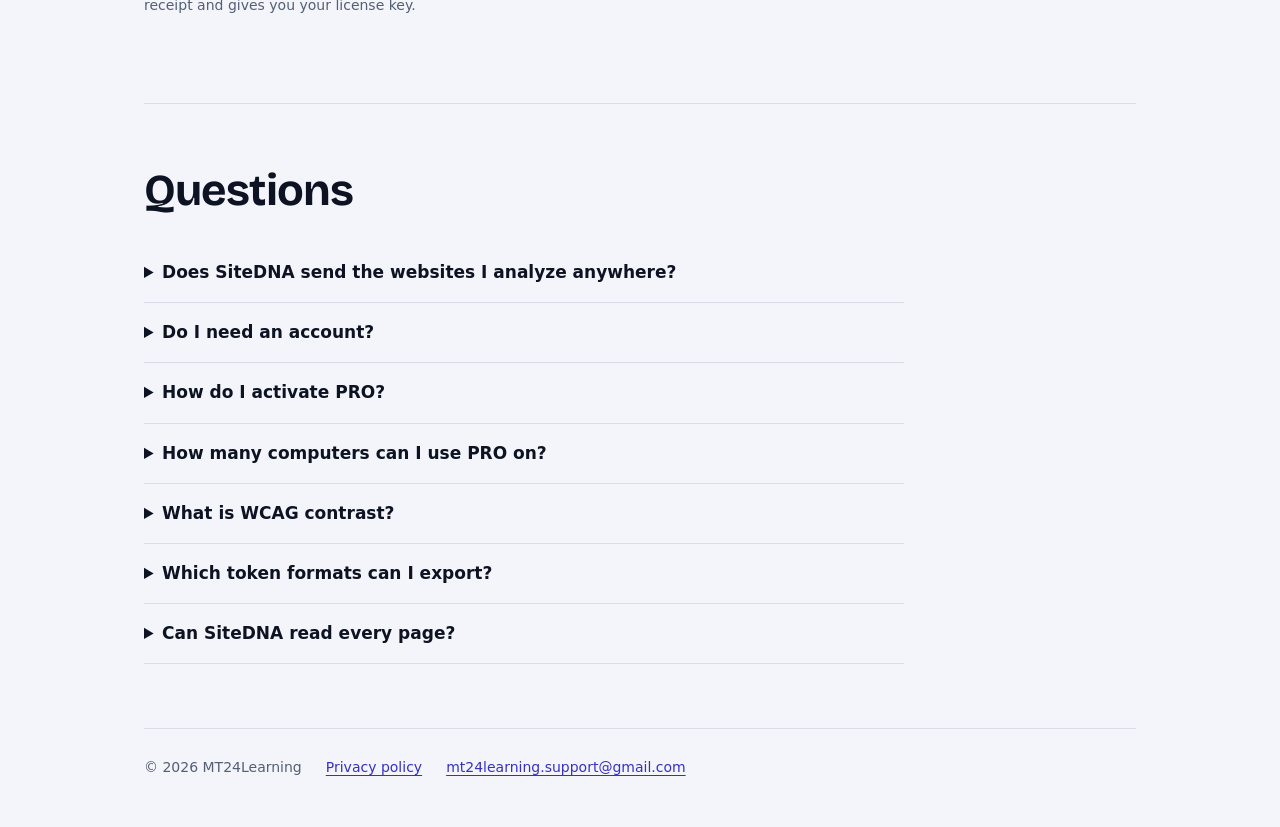
==== commit 6ed37ecb: "Launch: add Chrome Web Store and PRO purchase links" ====
--- a/index.html
+++ b/index.html
@@ -25,9 +25,8 @@
       <h1>Read the design DNA of any website.</h1>
       <p class="lede">SiteDNA is a Chrome extension that pulls the colors, fonts and images out of the page you are on, checks how consistent and readable they are, and turns them into design tokens you can paste into your project.</p>
       <div class="actions">
-        <a class="btn btn-primary" href="#features">See what it finds</a>
-        <!-- At launch: replace this span with the Chrome Web Store link -->
-        <span class="status">Coming soon to the Chrome Web Store</span>
+        <a class="btn btn-primary" href="https://chromewebstore.google.com/detail/sitedna-brand-kit-color-f/gkbhbbhbaekbeefgcbekjakfmjljnmnk">Add to Chrome, free</a>
+        <a class="btn btn-ghost" href="#features">See what it finds</a>
       </div>
       <p class="promise">One payment, no account, and the analysis never leaves your browser.</p>
     </section>
@@ -102,8 +101,7 @@
       <div class="price">
         <p class="amount">$9.99</p>
         <p>One payment for SiteDNA PRO, with every future update included. Activate it on up to three Chrome installations.</p>
-        <!-- At launch: replace this span with the Polar checkout link -->
-        <span class="status">PRO opens at launch</span>
+        <a class="btn btn-primary" href="https://buy.polar.sh/polar_cl_wzRp3akjcbaq8IMes7E3xN5SEC0Fh7qCyT7rA3amTsR">Buy SiteDNA PRO</a>
         <p class="fine" style="margin-top:22px">Payments are handled by Polar, the merchant of record. Polar emails your receipt and gives you your license key.</p>
       </div>
     </section>
@@ -117,6 +115,10 @@
       <details>
         <summary>Do I need an account?</summary>
         <p>No. The free features work as soon as you install. PRO needs only the license key you receive when you buy.</p>
+      </details>
+      <details>
+        <summary>How do I activate PRO?</summary>
+        <p>After you pay, Polar emails your license key. Open SiteDNA, click <b>PRO</b> at the top, paste the key and click <b>Activate License</b>.</p>
       </details>
       <details>
         <summary>How many computers can I use PRO on?</summary>
--- a/style.css
+++ b/style.css
@@ -57,6 +57,8 @@
 .btn { display: inline-block; padding: 13px 20px; border-radius: 10px; font-weight: 650; font-size: 17px; text-decoration: none; }
 .btn-primary { background: var(--indigo); color: var(--white); }
 .btn-primary:hover { background: #2B25A6; }
+.btn-ghost { padding: 11px 18px; border: 2px solid var(--indigo); color: var(--indigo); }
+.btn-ghost:hover { background: var(--white); }
 .status { display: inline-block; padding: 12px 16px; border: 1px dashed var(--muted); border-radius: 10px; color: var(--muted); font-size: 14px; }
 .promise { margin: 22px 0 0; font-size: 14px; color: var(--muted); }
 
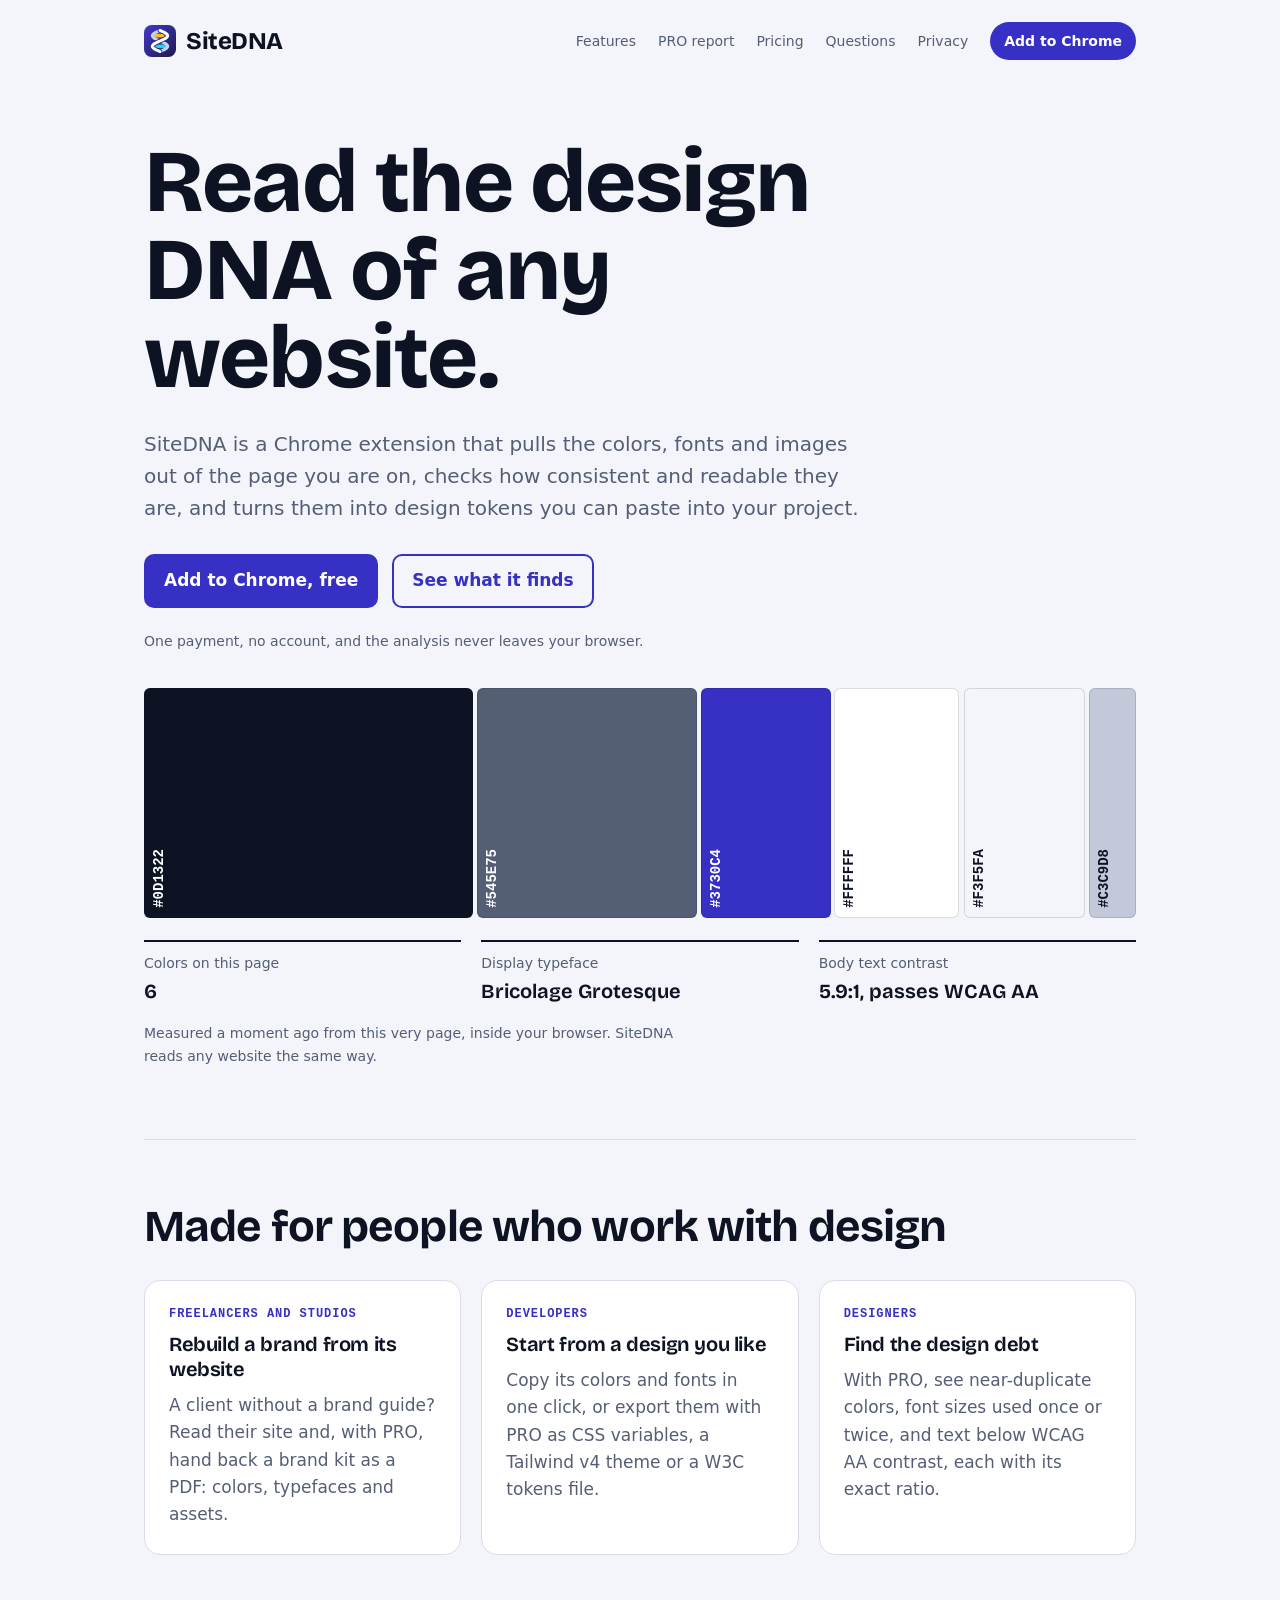
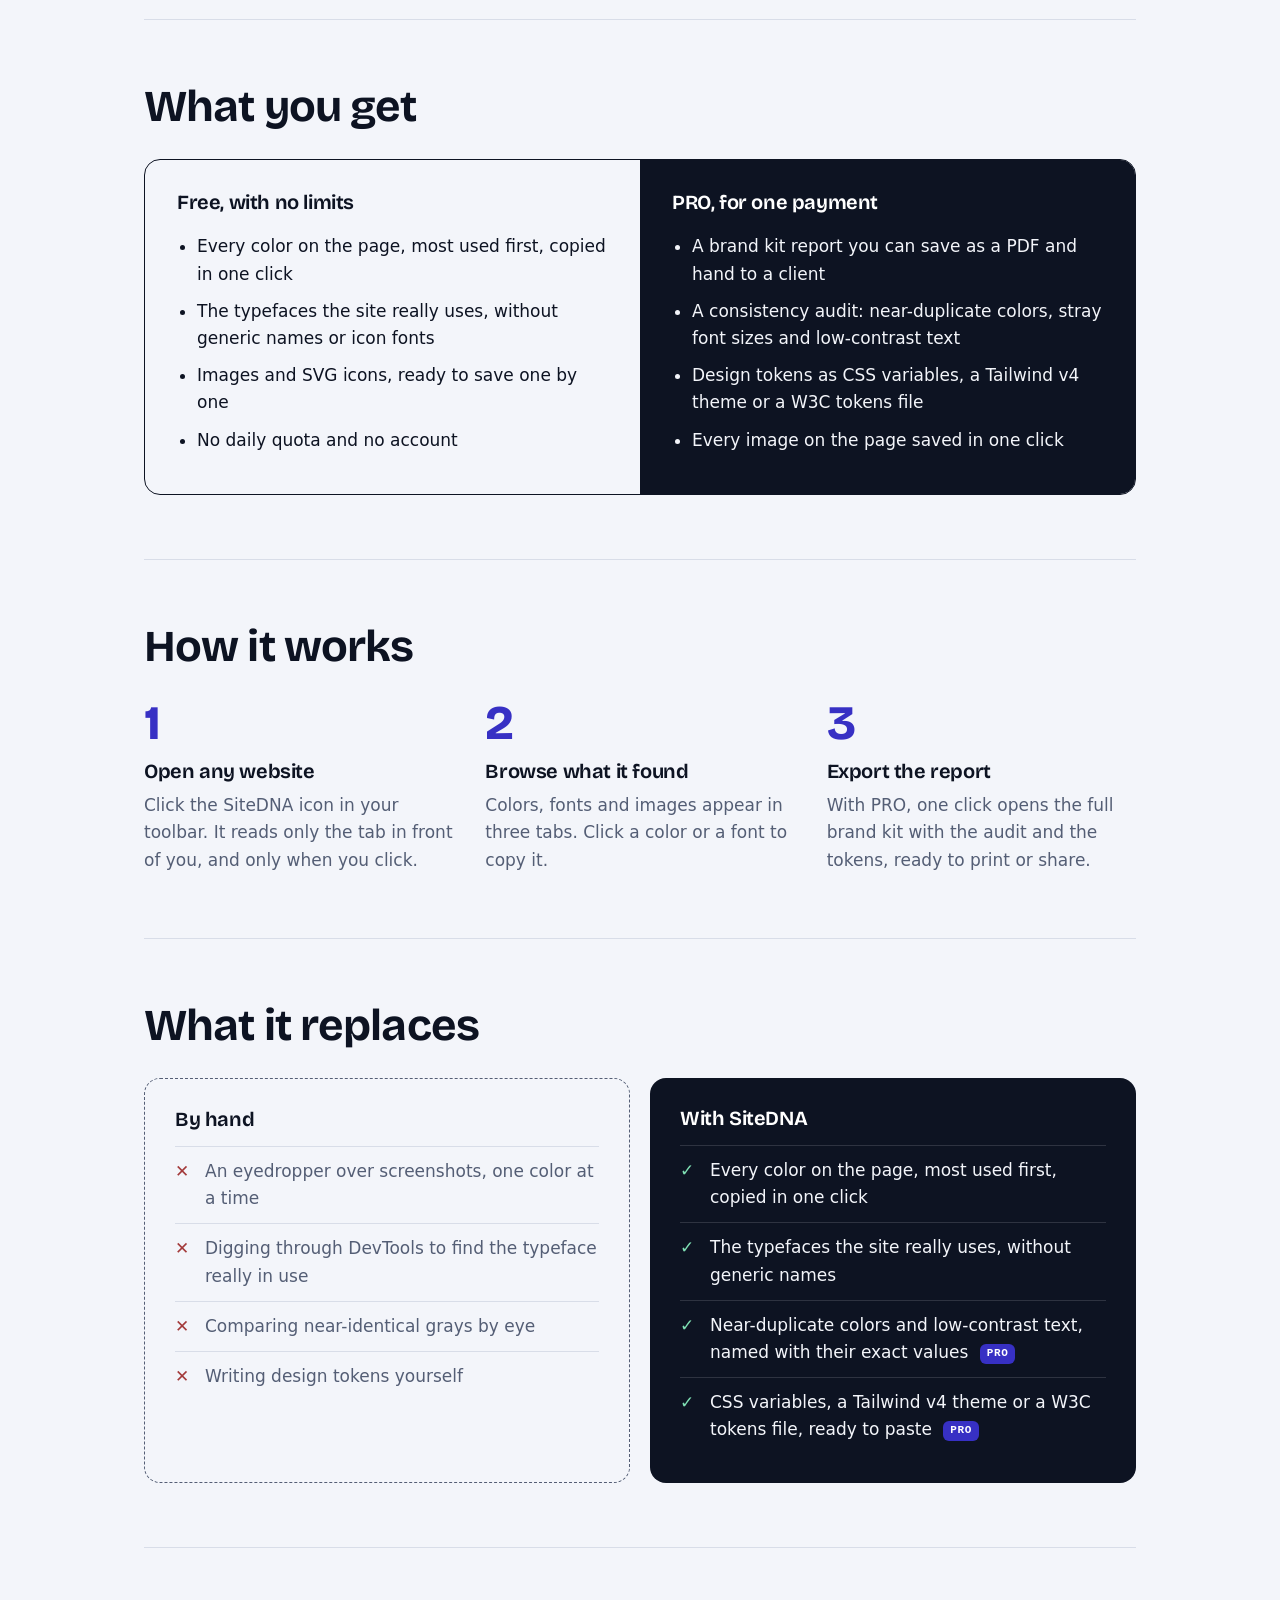
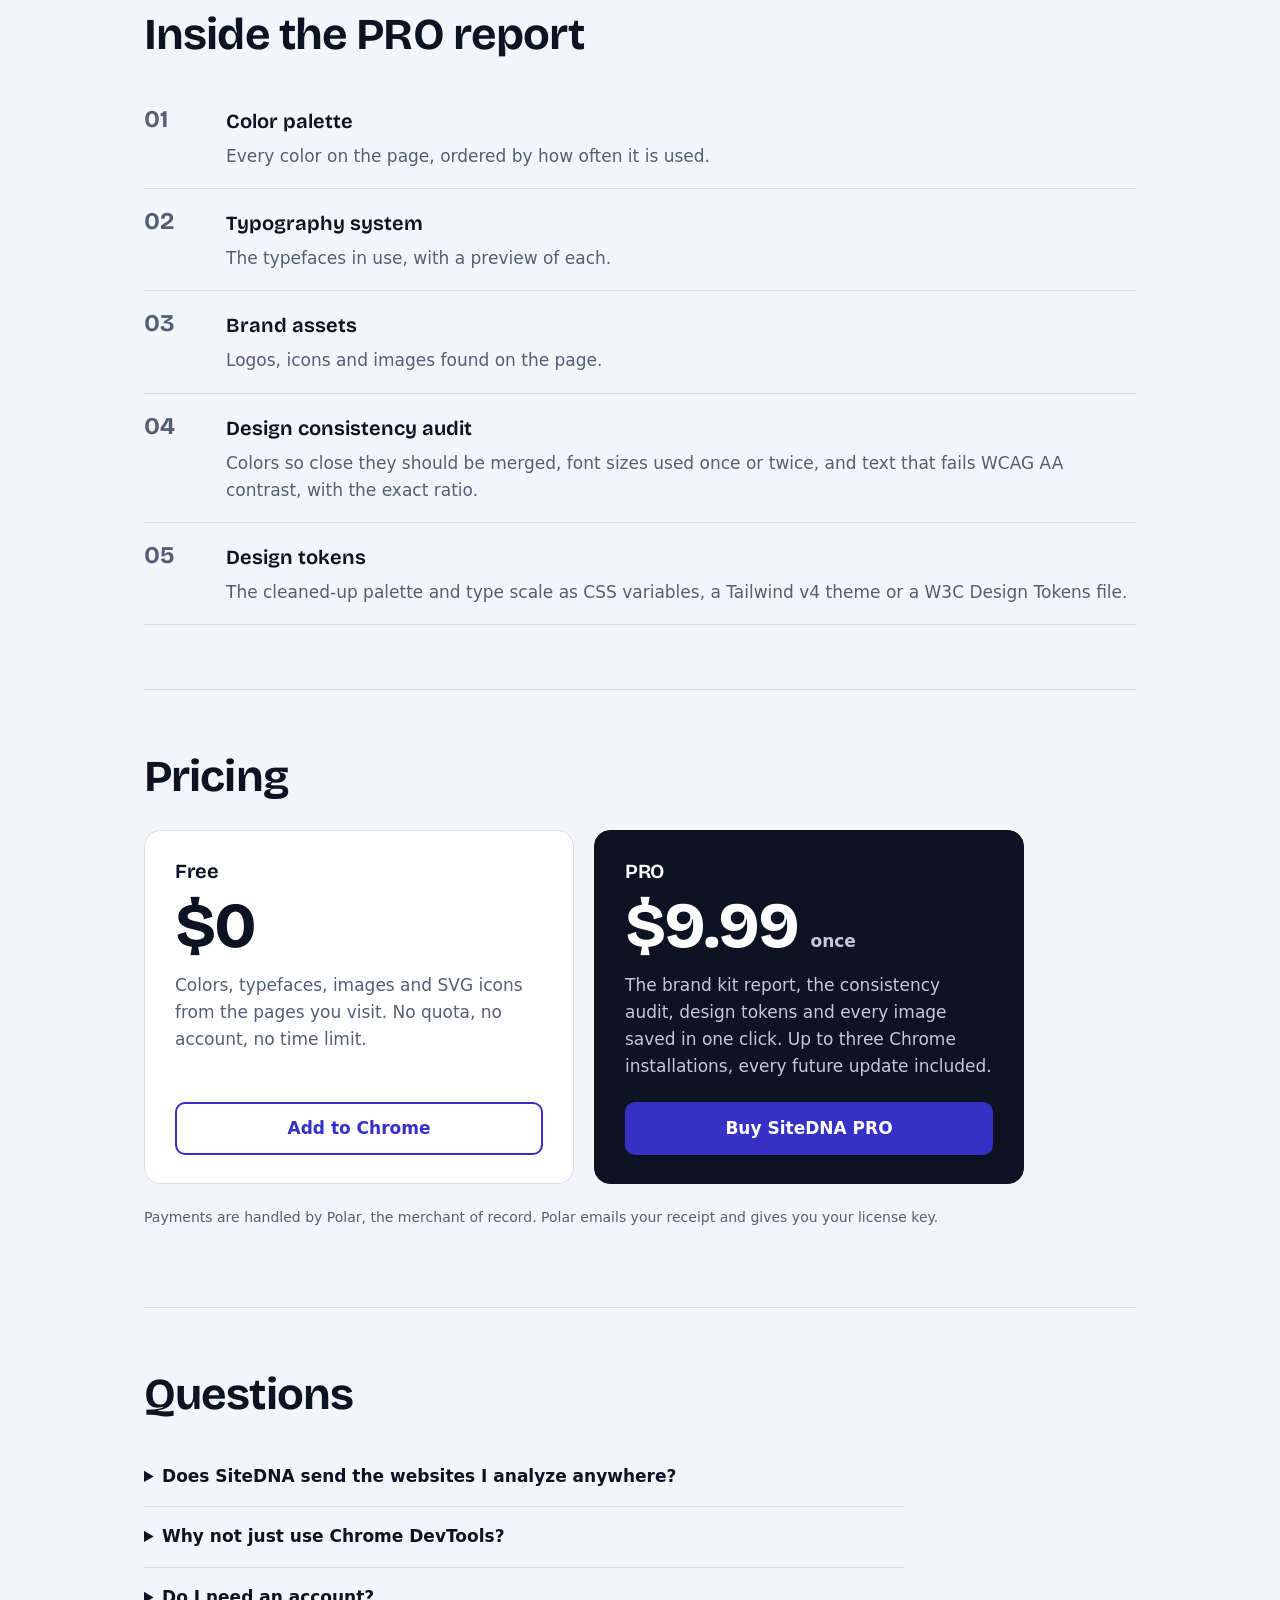
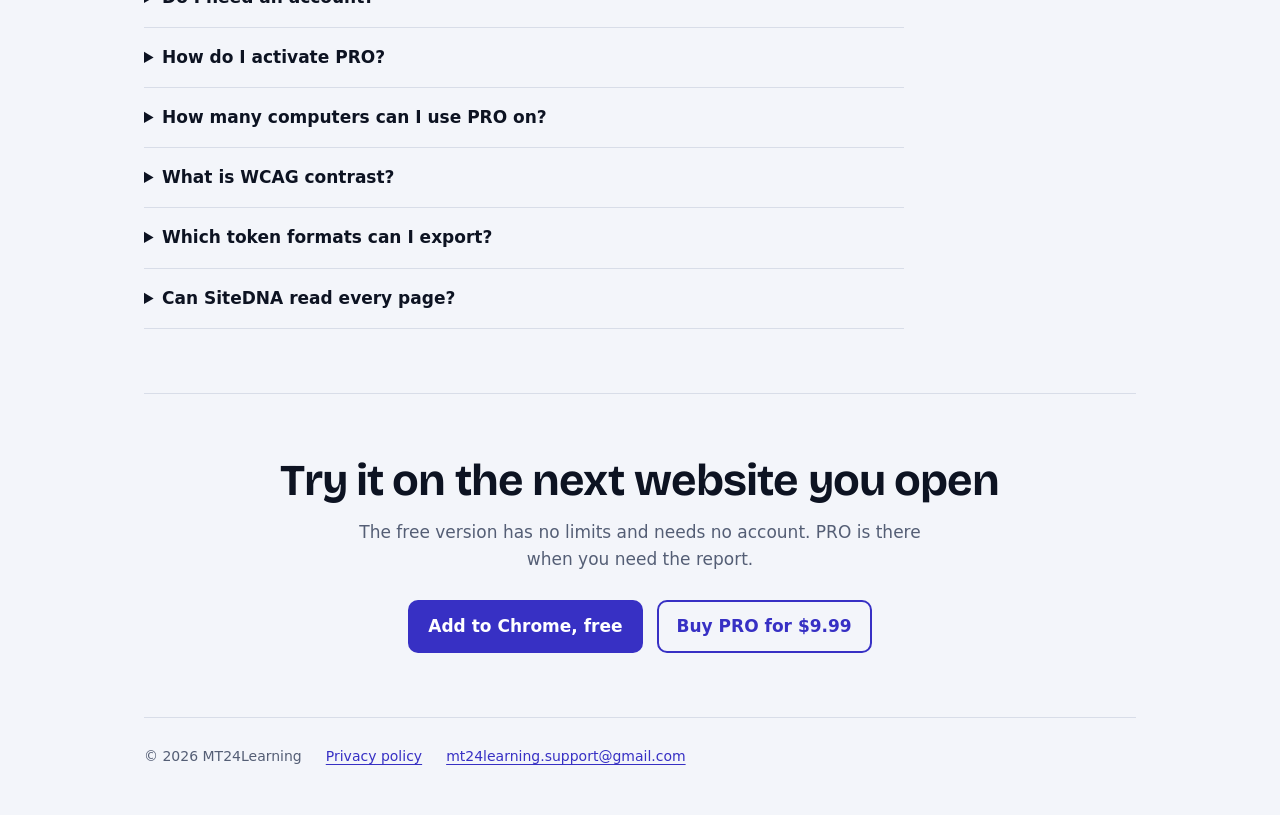
==== commit d1e1bccc: "Add audience, comparison, pricing plans and closing sections" ====
--- a/index.html
+++ b/index.html
@@ -17,6 +17,7 @@
       <a href="#pricing">Pricing</a>
       <a href="#faq">Questions</a>
       <a href="privacy.html">Privacy</a>
+      <a class="nav-cta" href="https://chromewebstore.google.com/detail/sitedna-brand-kit-color-f/gkbhbbhbaekbeefgcbekjakfmjljnmnk">Add to Chrome</a>
     </nav>
   </header>
 
@@ -41,6 +42,27 @@
       </dl>
       <p class="caption">Measured a moment ago from this very page, inside your browser. SiteDNA reads any website the same way.</p>
       <noscript><p class="caption">Turn on JavaScript to watch this page measure itself.</p></noscript>
+    </section>
+
+    <section id="who" class="block wrap">
+      <h2>Made for people who work with design</h2>
+      <div class="audience">
+        <article>
+          <span class="for">Freelancers and studios</span>
+          <h3>Rebuild a brand from its website</h3>
+          <p>A client without a brand guide? Read their site and, with PRO, hand back a brand kit as a PDF: colors, typefaces and assets.</p>
+        </article>
+        <article>
+          <span class="for">Developers</span>
+          <h3>Start from a design you like</h3>
+          <p>Copy its colors and fonts in one click, or export them with PRO as CSS variables, a Tailwind v4 theme or a W3C tokens file.</p>
+        </article>
+        <article>
+          <span class="for">Designers</span>
+          <h3>Find the design debt</h3>
+          <p>With PRO, see near-duplicate colors, font sizes used once or twice, and text below WCAG AA contrast, each with its exact ratio.</p>
+        </article>
+      </div>
     </section>
 
     <section id="features" class="block wrap">
@@ -85,6 +107,30 @@
       </ol>
     </section>
 
+    <section id="compare" class="block wrap">
+      <h2>What it replaces</h2>
+      <div class="versus">
+        <div class="v-old">
+          <h3>By hand</h3>
+          <ul>
+            <li>An eyedropper over screenshots, one color at a time</li>
+            <li>Digging through DevTools to find the typeface really in use</li>
+            <li>Comparing near-identical grays by eye</li>
+            <li>Writing design tokens yourself</li>
+          </ul>
+        </div>
+        <div class="v-new">
+          <h3>With SiteDNA</h3>
+          <ul>
+            <li>Every color on the page, most used first, copied in one click</li>
+            <li>The typefaces the site really uses, without generic names</li>
+            <li>Near-duplicate colors and low-contrast text, named with their exact values <span class="pro-tag">PRO</span></li>
+            <li>CSS variables, a Tailwind v4 theme or a W3C tokens file, ready to paste <span class="pro-tag">PRO</span></li>
+          </ul>
+        </div>
+      </div>
+    </section>
+
     <section id="report" class="block wrap">
       <h2>Inside the PRO report</h2>
       <ol class="report-index">
@@ -98,12 +144,21 @@
 
     <section id="pricing" class="block wrap">
       <h2>Pricing</h2>
-      <div class="price">
-        <p class="amount">$9.99</p>
-        <p>One payment for SiteDNA PRO, with every future update included. Activate it on up to three Chrome installations.</p>
-        <a class="btn btn-primary" href="https://buy.polar.sh/polar_cl_wzRp3akjcbaq8IMes7E3xN5SEC0Fh7qCyT7rA3amTsR">Buy SiteDNA PRO</a>
-        <p class="fine" style="margin-top:22px">Payments are handled by Polar, the merchant of record. Polar emails your receipt and gives you your license key.</p>
-      </div>
+      <div class="plans">
+        <div class="plan">
+          <h3>Free</h3>
+          <p class="amount">$0</p>
+          <p>Colors, typefaces, images and SVG icons from the pages you visit. No quota, no account, no time limit.</p>
+          <a class="btn btn-ghost" href="https://chromewebstore.google.com/detail/sitedna-brand-kit-color-f/gkbhbbhbaekbeefgcbekjakfmjljnmnk">Add to Chrome</a>
+        </div>
+        <div class="plan plan-pro">
+          <h3>PRO</h3>
+          <p class="amount">$9.99 <small>once</small></p>
+          <p>The brand kit report, the consistency audit, design tokens and every image saved in one click. Up to three Chrome installations, every future update included.</p>
+          <a class="btn btn-primary" href="https://buy.polar.sh/polar_cl_wzRp3akjcbaq8IMes7E3xN5SEC0Fh7qCyT7rA3amTsR">Buy SiteDNA PRO</a>
+        </div>
+      </div>
+      <p class="fine" style="margin-top:22px">Payments are handled by Polar, the merchant of record. Polar emails your receipt and gives you your license key.</p>
     </section>
 
     <section id="faq" class="block wrap">
@@ -113,6 +168,10 @@
         <p>No. Colors, fonts and images are read and processed inside your browser. The only thing SiteDNA sends anywhere is your license key, to Polar, when you activate PRO. The <a href="privacy.html">privacy policy</a> has the details.</p>
       </details>
       <details>
+        <summary>Why not just use Chrome DevTools?</summary>
+        <p>DevTools shows one element at a time. SiteDNA reads the whole page at once: it counts every color and ranks them by use, lists the typefaces the site really uses, and with PRO checks every text and background pair it can see. DevTools is still there for any detail it points you to.</p>
+      </details>
+      <details>
         <summary>Do I need an account?</summary>
         <p>No. The free features work as soon as you install. PRO needs only the license key you receive when you buy.</p>
       </details>
@@ -136,6 +195,15 @@
         <summary>Can SiteDNA read every page?</summary>
         <p>It reads normal web pages. Chrome keeps its own pages, such as the new tab page, settings and the Chrome Web Store, closed to every extension.</p>
       </details>
+    </section>
+
+    <section class="block wrap closing">
+      <h2>Try it on the next website you open</h2>
+      <p>The free version has no limits and needs no account. PRO is there when you need the report.</p>
+      <div class="actions">
+        <a class="btn btn-primary" href="https://chromewebstore.google.com/detail/sitedna-brand-kit-color-f/gkbhbbhbaekbeefgcbekjakfmjljnmnk">Add to Chrome, free</a>
+        <a class="btn btn-ghost" href="https://buy.polar.sh/polar_cl_wzRp3akjcbaq8IMes7E3xN5SEC0Fh7qCyT7rA3amTsR">Buy PRO for $9.99</a>
+      </div>
     </section>
   </main>
 
--- a/style.css
+++ b/style.css
@@ -40,9 +40,11 @@
 /* Header */
 .top { display: flex; justify-content: space-between; align-items: center; gap: 16px; padding-top: 22px; padding-bottom: 22px; }
 .wordmark { display: inline-flex; align-items: center; gap: 10px; font: 750 24px/1 var(--display); color: var(--ink); text-decoration: none; letter-spacing: -0.02em; }
-.top nav { display: flex; flex-wrap: wrap; gap: 6px 22px; }
+.top nav { display: flex; flex-wrap: wrap; align-items: center; gap: 6px 22px; }
 .top nav a { color: var(--muted); text-decoration: none; font-size: 14px; }
 .top nav a:hover { color: var(--ink); }
+.top nav a.nav-cta { background: var(--indigo); color: var(--white); padding: 8px 14px; border-radius: 999px; font-weight: 650; }
+.top nav a.nav-cta:hover { background: #2B25A6; color: var(--white); }
 
 /* Headings */
 h1, h2, h3 { font-family: var(--display); letter-spacing: -0.02em; margin: 0; }
@@ -107,7 +109,44 @@
 .report-index b { font-family: var(--display); font-size: 20px; font-weight: 650; }
 .report-index span { color: var(--muted); }
 
+/* Who it's for */
+.audience { display: grid; grid-template-columns: repeat(3, 1fr); gap: 20px; }
+.audience article { background: var(--white); border: 1px solid var(--line); border-radius: 16px; padding: 26px 24px; }
+.audience .for { display: block; margin-bottom: 10px; font: 600 12px/1.3 var(--mono); letter-spacing: .08em; text-transform: uppercase; color: var(--indigo); }
+.audience p { color: var(--muted); margin: 10px 0 0; }
+
+/* What it replaces */
+.versus { display: grid; grid-template-columns: 1fr 1fr; gap: 20px; }
+.versus > div { border-radius: 16px; padding: 28px 30px; }
+.v-old { border: 1px dashed var(--muted); }
+.v-new { background: var(--ink); color: var(--paper); }
+.v-new h3 { color: var(--white); }
+.versus ul { list-style: none; margin: 14px 0 0; padding: 0; }
+.versus li { position: relative; padding: 11px 0 11px 30px; border-top: 1px solid var(--line); }
+.v-new li { border-top-color: rgba(243, 245, 250, .14); }
+.v-old li { color: var(--muted); }
+.versus li::before { position: absolute; left: 0; top: 11px; font-weight: 700; }
+.v-old li::before { content: "\2715"; color: #A33A3A; }
+.v-new li::before { content: "\2713"; color: #7FE0B4; }
+.pro-tag { display: inline-block; margin-left: 6px; padding: 1px 7px; border-radius: 6px; font: 700 11px/1.6 var(--mono); letter-spacing: .06em; background: var(--indigo); color: var(--white); vertical-align: 2px; }
+
 /* Pricing */
+.plans { display: grid; grid-template-columns: 1fr 1fr; gap: 20px; max-width: 880px; }
+.plan { display: flex; flex-direction: column; background: var(--white); border: 1px solid var(--line); border-radius: 16px; padding: 28px 30px; }
+.plan p { margin: 0 0 22px; color: var(--muted); }
+.plan .amount { color: var(--ink); margin: 10px 0 14px; }
+.plan .amount small { font: 600 17px/1 var(--text); color: var(--muted); letter-spacing: 0; }
+.plan .btn { margin-top: auto; text-align: center; }
+.plan-pro { background: var(--ink); border-color: var(--ink); }
+.plan-pro h3, .plan-pro .amount { color: var(--white); }
+.plan-pro p, .plan-pro .amount small { color: #C3C9D8; }
+
+/* Closing call to action */
+.closing { text-align: center; }
+.closing h2 { margin-bottom: 14px; }
+.closing p { color: var(--muted); margin: 0 auto 26px; max-width: 52ch; }
+.closing .actions { justify-content: center; }
+
 .price { max-width: 560px; }
 .amount { font: 760 64px/1 var(--display); margin: 0 0 14px; letter-spacing: -0.03em; }
 .price p { margin: 0 0 22px; }
@@ -131,7 +170,10 @@
 .doc th, .doc td { text-align: left; vertical-align: top; padding: 10px 12px 10px 0; border-bottom: 1px solid var(--line); }
 
 @media (max-width: 760px) {
-  .tiers, .steps, .readout { grid-template-columns: 1fr; }
+  .tiers, .steps, .readout, .audience, .versus, .plans { grid-template-columns: 1fr; }
+  .top { flex-wrap: wrap; padding-top: 16px; padding-bottom: 14px; }
+  .top nav { width: 100%; gap: 8px 16px; }
+  .top nav a.nav-cta { margin-left: auto; }
   .dna { height: 170px; gap: 3px; }
   .bar { min-width: 0; }
   .bar span { display: none; }
